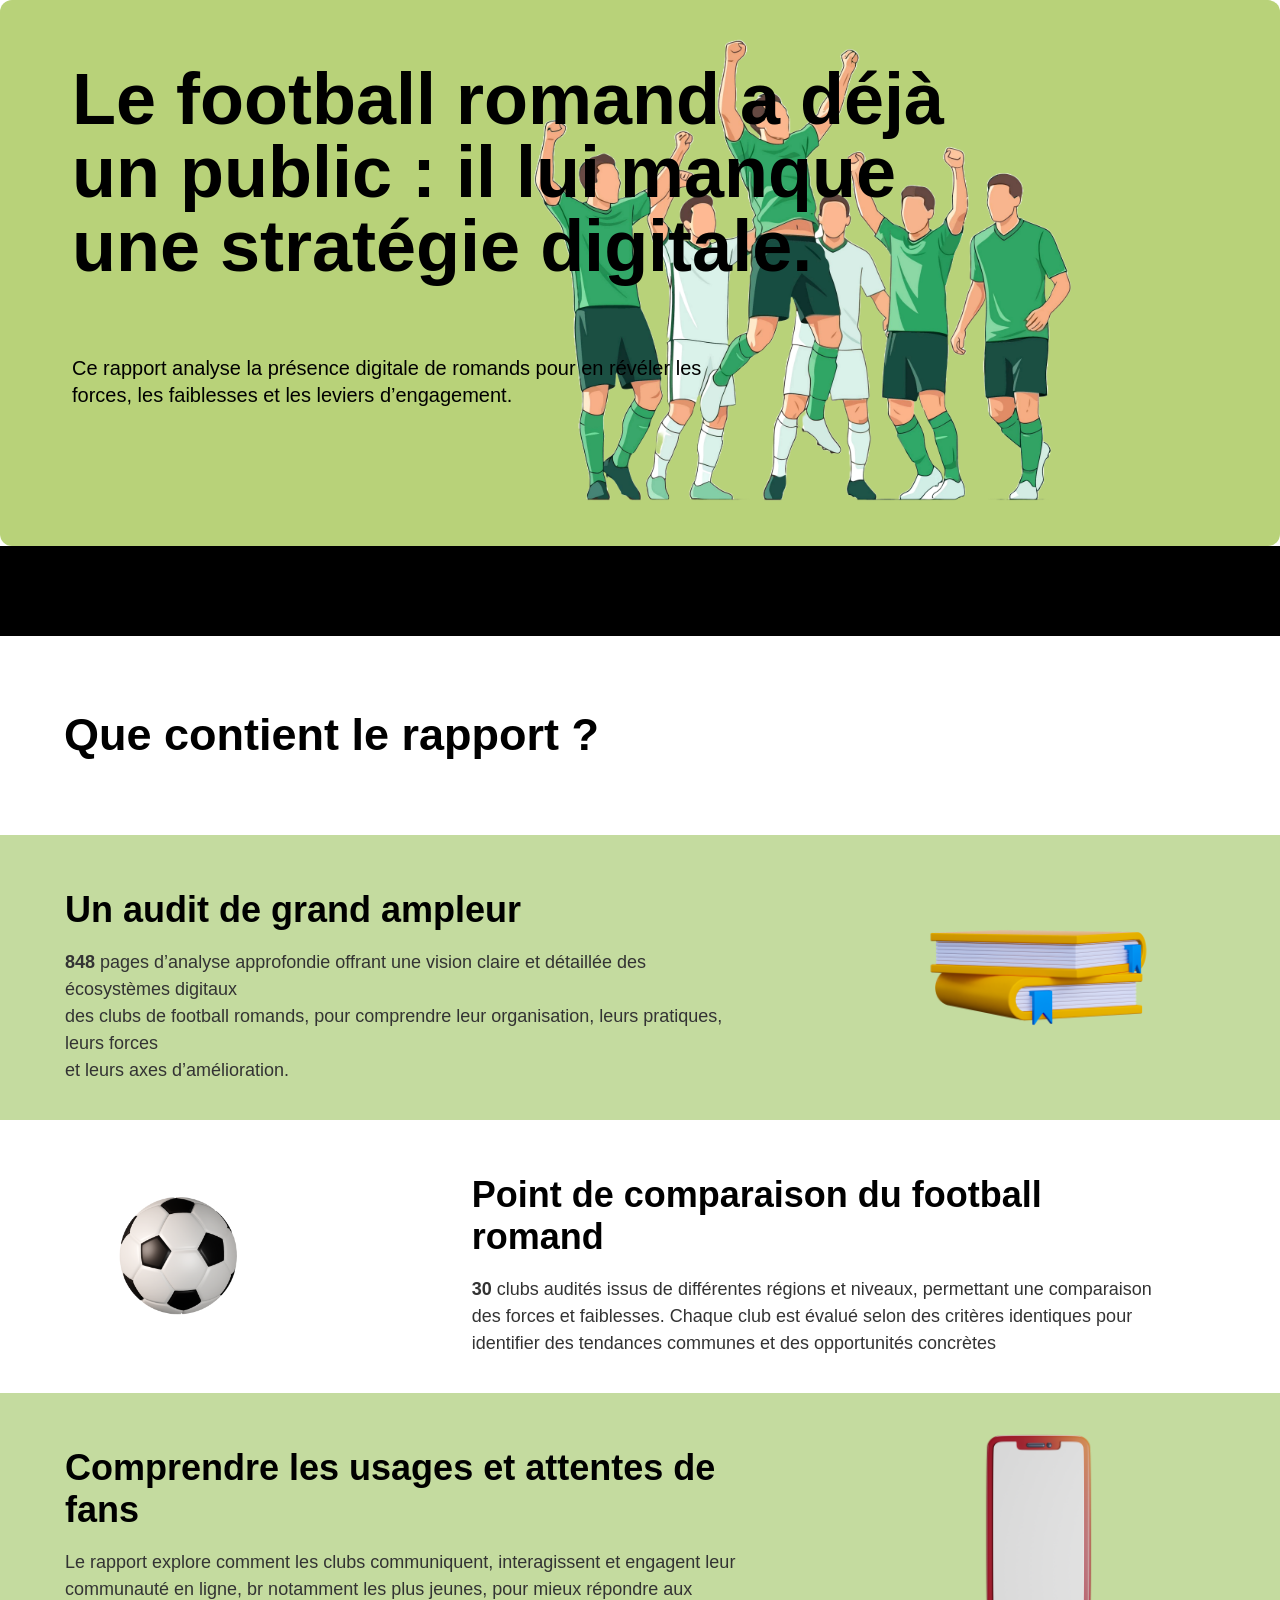
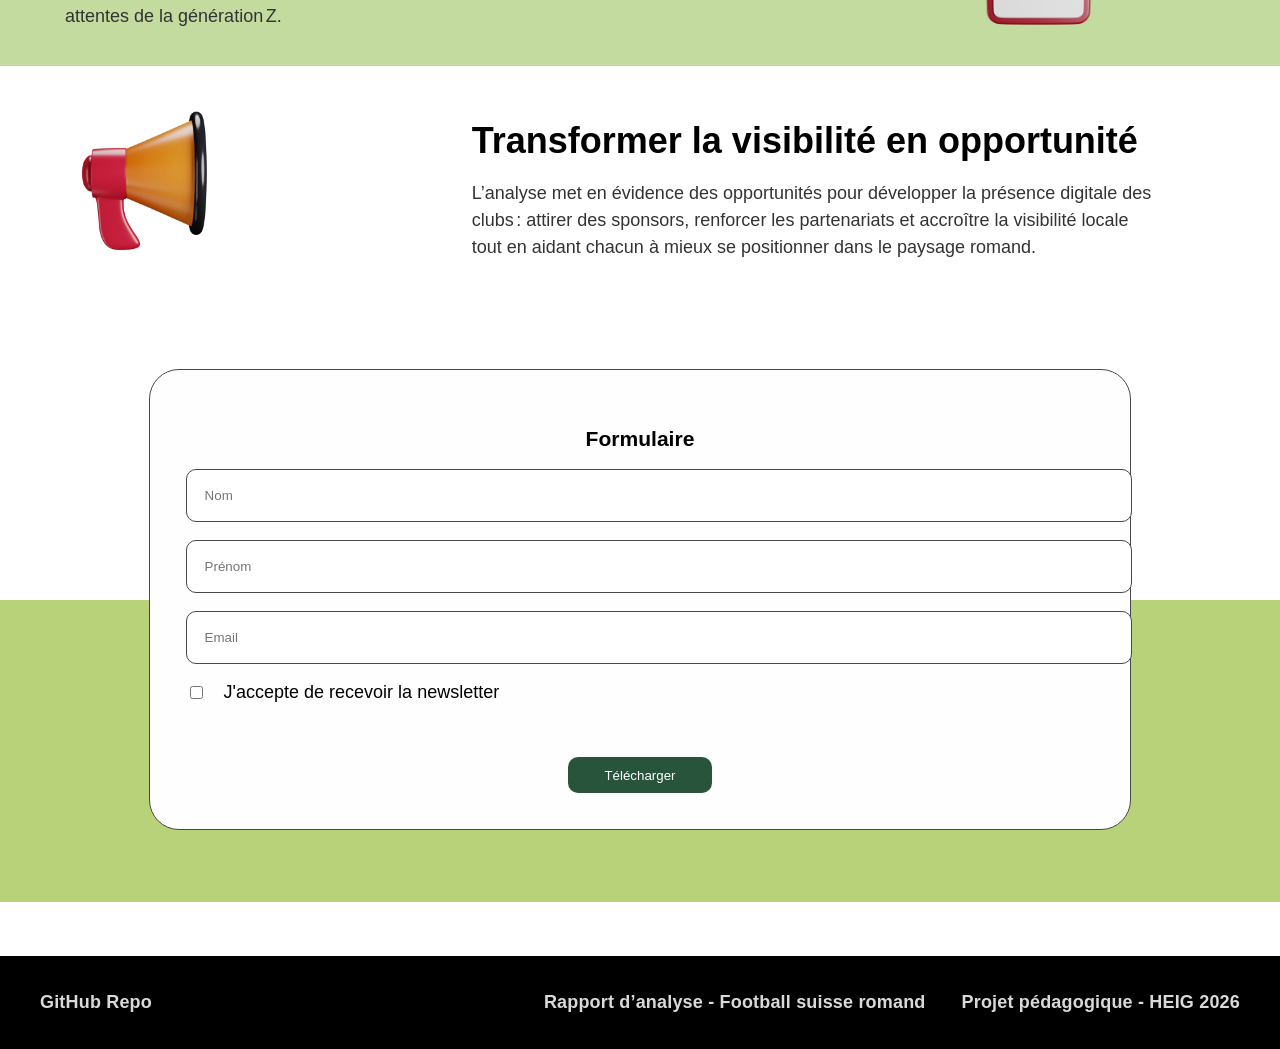
==== index.html @ 0771682a "final desktop version" ====
<!DOCTYPE html>
<html lang="en">

<head>
    <meta charset="UTF-8" />
    <meta name="viewport" content="width=device-width, initial-scale=1.0" />
    <title>SportSystem</title>
    <link rel="stylesheet" href="css/style.css" />
    <link rel="stylesheet" href="css/style.css" />
    <link rel="stylesheet" href="amit.css" />
    <link rel="stylesheet" href="marie.css" />
    <link rel="stylesheet" href="amel.css" />
    <script src="src/main.js" type="module" defer></script>
</head>

<body>
    <main>
        <!--HERO OF THE PAGE-->
        <section id="home" class="hero">
            <!-- Background/underlay image -->
            <div class="hero__art" aria-hidden="true">
                <img src="images/hero.png" alt="" />
            </div>

            <!-- Text content (on top) -->
            <div class="hero__content">
                <h1>
                    Le football romand a déjà un public : il lui manque une stratégie digitale.
                </h1>
                <p>Ce rapport analyse la présence digitale de <span data-bind-global="count"></span>
                    romands pour en révéler les forces, les faiblesses et les leviers d’engagement.</p>
            </div>
        </section>


        <!--Club grid photo-->
        <section id="club">
            <section id="teamList"></section>
        </section>

        <!--Stats-->
       <!--Stats-->
      <section id="stats">
        <h2>Que contient le rapport ?</h2>
 
        <div class="text_image">
          <div class="section_left">
            <h3>Un audit de grand ampleur</h3>
            <p> <strong> 848</strong> pages d’analyse approfondie offrant une vision claire et détaillée des écosystèmes digitaux <br> des clubs de football romands, pour comprendre leur organisation, leurs pratiques, leurs forces <br>et leurs axes d’amélioration.</p>
          </div>
 
          <div class="section_right">
            <img class="image_stats" src="./images/book3.png" alt="image of stats" />
          </div>
        </div>
        <div class="text_image">
          <div class="section_left">
            <h3>Point de comparaison du football romand</h3>
            <p><strong>30</strong> clubs audités issus de différentes régions et niveaux, permettant une comparaison des forces et faiblesses. Chaque club est évalué selon des critères identiques pour identifier des tendances communes et des opportunités concrètes</p>
          </div>
 
          <div class="section_right">
            <img class="image_stats" src="./images/Football.png" alt="image of stats" />
          </div>
        </div>
        <div class="text_image">
          <div class="section_left">
            <h3>Comprendre les usages et attentes de fans</h3>
            <p>Le rapport explore comment les clubs communiquent, interagissent et engagent leur communauté en ligne, br notamment les plus jeunes, pour mieux répondre aux attentes de la génération Z.</p>
          </div>
 
          <div class="section_right">
            <img class="image_stats" src="./images/mobile-front-color.png" alt="image of stats" />
          </div>
        </div>
        <div class="text_image">
          <div class="section_left">
            <h3>Transformer la visibilité en opportunité</h3>
            <p>L’analyse met en évidence des opportunités pour développer la présence digitale des clubs : attirer des sponsors, renforcer les partenariats et accroître la visibilité locale tout en aidant chacun à mieux se positionner dans le paysage romand.</p>
          </div>
 
          <div class="section_right">
            <img class="image_stats" src="./images/megaphone-front-color.png" alt="image of stats" />
          </div>
        </div>

            <section id="form">

                <form id="downloadForm">

                    <h1>Formulaire</h1>

                    <input type="text" name="lastName" placeholder="Nom" required />

                    <input type="text" name="firstName" placeholder="Prénom" required />

                    <input type="email" name="email" placeholder="Email" required />



                    <div id="checkbox-container">

                        <input type="checkbox" name="newsletterAgreement" id="consent" />

                        <label for="consent">J'accepte de recevoir la newsletter</label>

                    </div>



                    <div id="messageContainer"></div>



                    <button type="submit">Télécharger</button>

                </form>
            </section>

            <!-- data-bind-global="count" : Affiche le nombre total de rapports (métadonnées globales) -->
            <!-- id="teamList" : Conteneur où seront ajoutés dynamiquement les éléments de l'équipe. Le nom de cet ID ne doit pas être modifié.-->

            <!-- id="messageContainer" : Conteneur pour afficher les messages de succès ou d'erreur. Le nom de cet ID ne doit pas être modifié.-->

            <!-- id="downloadForm" : Formulaire pour télécharger le PDF. Le nom de cet ID ne doit pas être modifié.-->
        </section>
    </main>
    <footer class="site-footer">
        <div class="footer-topbar"></div>
        <div class="footer-inner">
            <a class="footer-link" href="#" target="_blank" rel="noopener">GitHub Repo</a>
            <nav class="footer-nav" aria-label="Footer links">
                <a class="footer-link" href="#">Rapport d’analyse - Football suisse romand</a>
                <a class="footer-link" href="#">Projet pédagogique - HEIG 2026</a>
            </nav>
        </div>
    </footer>


</body>

</html>
---- css/style.css ----
@import "reset.css";

:root {
    --background-color: white;
    --font-text: black;
}
img {
    width: 30px;
}
html {
    font-size: 18px;
}
body {
    font-family: Helvetica;
    background-color: var(--background-color);
    color: var(--font-text);
    margin: 0 auto;
    width: 100%;
}
---- css/style.css ----
@import "reset.css";

:root {
    --background-color: white;
    --font-text: black;
}
img {
    width: 30px;
}
html {
    font-size: 18px;
}
body {
    font-family: Helvetica;
    background-color: var(--background-color);
    color: var(--font-text);
    margin: 0 auto;
    width: 100%;
}
---- amit.css ----
/* HERO */
#home.hero {
   background : #B8D279;
    border-radius: 12px;
    overflow: hidden;

    padding: 3.5rem 4rem;
    position: relative;
    /* IMPORTANT: anchors absolute children */
    min-height: 420px;
    /* gives space for the illustration */
}

/* text layer */
#home .hero__content {
    position: relative;
    z-index: 2;
    /* above the image */
    max-width: 900px;
}

/* title */
#home .hero__content h1 {
    font-family: Helvetica, Arial, sans-serif;
    font-weight: 900;
    line-height: 1.02;
    color: #000;

    font-size: 4rem;
    margin: 0 0 4rem 0;
}

/* paragraph */
#home .hero__content p {
    font-size: 20px;
    line-height: 1.35;
    color: black;

    margin: 0;
    max-width: 60ch;
}

/* image under the text */
#home .hero__art {
    position: absolute;
    inset: 0;
    /* top/right/bottom/left: 0 */
    z-index: 1;
    /* behind text */
    pointer-events: none;
}

#home .hero__art img {
    position: absolute;
    right: -1rem;
    /* anchor to right edge */
    bottom: 0;
    /* touch bottom */
    height: 100%;
    /* scale by height so it fits nicely */
    width: auto;
    /* keep aspect ratio */
    display: block;
}

/* responsive */
@media (max-width: 820px) {
    #home.hero {
        display: flex;
        flex-direction: column;
    }

    /* Force order: content first, image second */
    #home .hero__content {
        order: 1;
    }

    #home .hero__art {
        order: 2;
    }

    /* stop absolute overlay */
    #home .hero__art {
        position: static;
        inset: auto;
    }

    #home .hero__content p {
        margin: 0 0 2rem 0;
    }

    #home .hero__art img {
        position: static;
        width: auto;
        height: 25rem;
        display: block;
    }
}

/* CLUB SECTION */
#club {
    background: black;
    padding: 2rem;

    /* make it a fixed-height panel that scrolls inside */
    max-height: 45vh;
    overflow-y: auto;
    overflow-x: hidden;
    scroll-behavior: smooth;
    scrollbar-gutter: stable;

}

/* GRID CONTAINER */
#teamList {
    display: grid;

    /* responsive columns: as many as fit, minimum cell width */
    grid-template-columns: repeat(auto-fit, minmax(120px, 1fr));

    /* smaller gaps so it fits better on smaller screens */
    gap: 2rem;

    /* always fit inside the container */
    width: 100%;
    max-width: 1200px;
    margin: 0 auto;
    padding: 0.5rem 0;

    box-sizing: border-box;
      /* makes the image slightly transparent */
}

/* each item cell */
#teamList>* {
    display: grid;
    place-items: center;

    /* remove forced square boxes (this can create too much height) */
    aspect-ratio: auto;
}

/* LOGO IMAGE sizing */
#teamList img {
    /* stop the global img width rule and keep logos contained */
    width: 100%;
    max-width: 90px;
    /* tweak: 80–120 */
    height: auto;
    object-fit: contain;
    display: block;
}.site-footer{
  background: #0b0b0b;
  color: #fff;
  margin-top: 3rem;
}
.site-footer{
  background: #000;     /* only black */
  color: #fff;
  margin-top: 3rem;
}

.footer-inner{
  max-width: 1200px;
  margin: 0 auto;
  padding: 2rem;

  display: flex;
  justify-content: space-between;
  align-items: center;
  gap: 2rem;
}

/* right side links */
.footer-nav{
  display: flex;
  gap: 2rem;
  flex-wrap: wrap;
  justify-content: flex-end;
}

/* links */
.footer-link{
  color: rgba(255,255,255,0.85);
  text-decoration: none;
  font-family: Helvetica, Arial, sans-serif;
  font-weight: 600;
  letter-spacing: 0.01em;
  transition: color 150ms ease;
}

.footer-link:hover{
  color: #ffffff;  /* clean hover */
}
---- marie.css ----
@import url("css/reset.css");
/*A MODIFIER SELON L'EMPLACEMENT*/

@import url("css/style.css");

section#form {

    background: linear-gradient(to top, #B8D279 0%, #B8D279 50%, transparent 50%, transparent 100%);

    padding: 4rem;

    padding: 4rem;

}
form {

    border: 1px solid #484848;

    border-radius: 30px;
    background-color: rgb(255, 254, 254);
    width: 80%;
    margin: 0 auto;
    padding: 2rem;

}
#downloadForm h1 {

    text-align: center;

    margin-bottom: 1rem;

}
#downloadForm input[type="text"],

#downloadForm input[type="email"] {

    border: 1px solid #484848;

    border-radius: 10px;



    display: block;

    width: 100%;



    padding: 1rem;

    margin-bottom: 1rem;

}
#downloadForm button {

    border: 0;

    padding: 0.6rem 2rem;

    background-color: #27543A;

    color: white;

    border-radius: 10px;



    display: block;

    margin: 0 auto;

}
#downloadForm #messageContainer {

    margin: 0 auto;

    padding: 1rem;

    text-align: center;

}
#checkbox-container {

    display: flex;

    justify-content: flex-start;

    align-items: center;

    margin-bottom: 1rem;

    gap: 1rem;
}
---- amel.css ----
#stats h2 {
  text-align: left;
  font-size: 2.5rem;
  padding: 2rem 0;
  margin-left: 5%;
  background-color: #fff;
  color: #000;
}
 
.text_image {
  display: flex;
  align-items: center;
  justify-content: space-between;
  padding: 4rem;
  gap: 10rem;
  margin-left: -3.5rem;
}
 
/* Gestion de la largeur des colonnes */
.section_left {
  flex: 3;
}
 
.section_right {
  flex: 1; /* Chacun prend 50% de l'espace disponible */
}
 
.image_stats {
  width: 100%;
  height: auto;
  display: block;
  aspect-ratio: 3/3;
  object-fit: cover;
}
 
.text_image:last-of-type .image_stats {
  width: 70%;
  display: block;
  margin-right: auto;
}
 
.text_image:nth-of-type(odd) {
  background-color: #c4db9f;
  padding: 1rem 10%;
}
 
.text_image:nth-of-type(even) {
  background-color: #ffffff;
  padding: 1rem 10%;
}
 
.text_image:nth-of-type(even) {
  flex-direction: row-reverse;
}
 
.section_left h3 {
  font-size: 2rem;
  margin-bottom: 1rem;
  font-weight: bold;
}
 
.section_left p {
  font-size: 1rem;
  line-height: 1.5;
  color: #333;
}
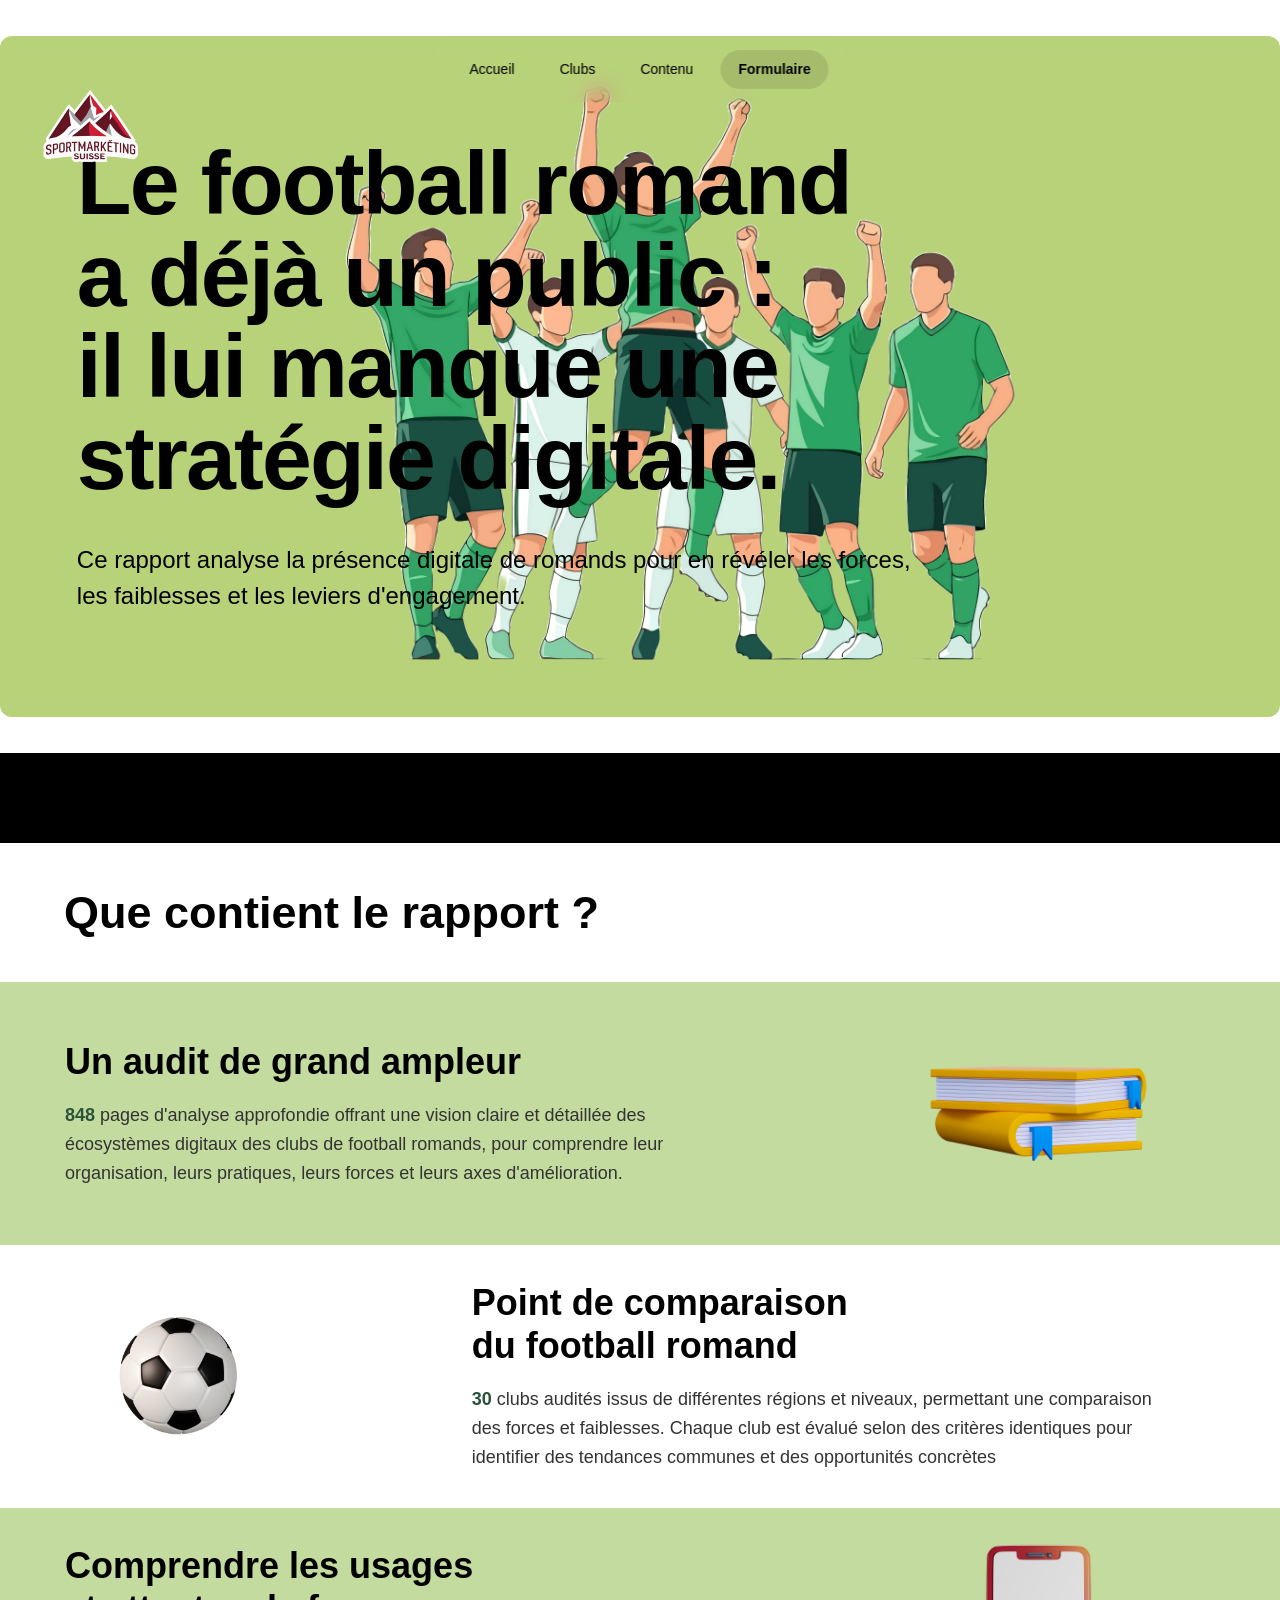
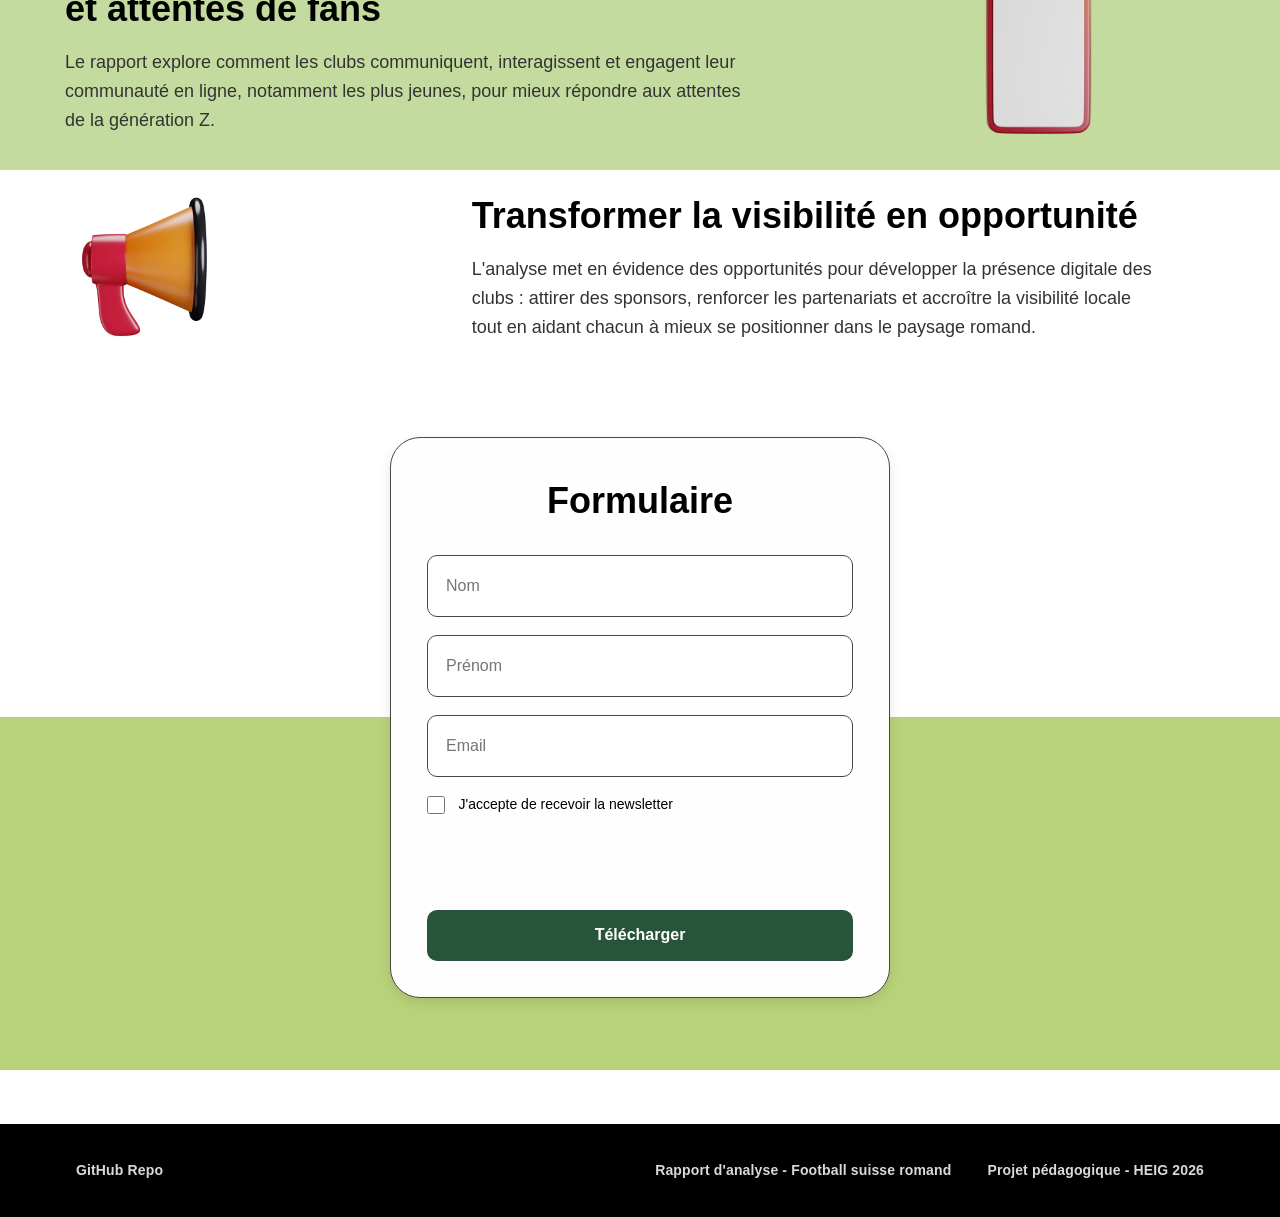
==== commit b524c006: "Ajout de commentaires explicatifs en français pour toutes les décisions de design cruciales" ====
--- a/index.html
+++ b/index.html
@@ -2,135 +2,156 @@
 <html lang="en">
 
 <head>
+    <!-- Encodage des caractères : UTF-8 assure l'affichage correct des caractères français (é, è, à, etc.) -->
     <meta charset="UTF-8" />
+    <!-- Balise meta viewport : Essentielle pour le design responsive, empêche les navigateurs mobiles de zoomer -->
     <meta name="viewport" content="width=device-width, initial-scale=1.0" />
     <title>SportSystem</title>
-    <link rel="stylesheet" href="css/style.css" />
+    <!-- Ordre de chargement CSS : Styles de base d'abord (style.css), puis styles spécifiques aux composants
+         Cela permet aux styles des composants de surcharger les styles de base si nécessaire -->
     <link rel="stylesheet" href="css/style.css" />
     <link rel="stylesheet" href="amit.css" />
     <link rel="stylesheet" href="marie.css" />
     <link rel="stylesheet" href="amel.css" />
+    <!-- Chargement du script : type="module" active les imports ES6, defer assure que le DOM est prêt avant l'exécution -->
     <script src="src/main.js" type="module" defer></script>
+    
 </head>
 
 <body>
+    <!-- Navigation : Position fixe permet de rester visible lors du défilement
+         aria-label et aria-expanded améliorent l'accessibilité pour les lecteurs d'écran -->
+    <nav class="main-nav" aria-label="Main navigation">
+        <div class="nav-links">
+            <!-- Utilisation de liens d'ancrage (#home, #club) pour une navigation avec défilement fluide -->
+            <a href="#home" class="nav-link">Accueil</a>
+            <a href="#club" class="nav-link">Clubs</a>
+            <a href="#stats" class="nav-link">Contenu</a>
+            <!-- Classe modificateur nav-link--primary : Méthodologie BEM pour les variations de style -->
+            <a href="#form" class="nav-link nav-link--primary">Formulaire</a>
+        </div>
+        <!-- Bouton menu hamburger : Caché par défaut, affiché sur mobile via les media queries CSS -->
+        <button class="nav-toggle" aria-label="Toggle menu" aria-expanded="false">
+            <span></span>
+            <span></span>
+            <span></span>
+        </button>
+    </nav>
     <main>
-        <!--HERO OF THE PAGE-->
+        <!-- SECTION HERO : Première impression visuelle de la page
+            Utilisation de la balise sémantique HTML5 <section> avec id pour la navigation par ancrage -->
         <section id="home" class="hero">
-            <!-- Background/underlay image -->
+            <!-- Logo positionné en absolu : Permet un placement précis sans affecter le flux de mise en page -->
+            <div class="hero__logo">
+                <img src="images/Sport Marketing Suisse Logo Design.png" alt="Sport Marketing Suisse" />
+            </div>
+
+            <!-- Image de fond décorative : aria-hidden="true" cache aux lecteurs d'écran car purement visuelle
+                 alt="" vide empêche le lecteur d'écran d'annoncer l'image -->
             <div class="hero__art" aria-hidden="true">
                 <img src="images/hero.png" alt="" />
             </div>
 
-            <!-- Text content (on top) -->
+            <!-- Contenu texte : Positionné avec z-index pour apparaître au-dessus de l'image de fond
+                 Utilisation de h1 sémantique pour le titre principal (un seul par page pour le SEO) -->
             <div class="hero__content">
                 <h1>
                     Le football romand a déjà un public : il lui manque une stratégie digitale.
                 </h1>
+                <!-- Attribut data-bind-global : Attribut de données personnalisé pour JavaScript afin d'insérer dynamiquement le compte
+                     Cela sépare le contenu de la logique, facilitant les mises à jour -->
                 <p>Ce rapport analyse la présence digitale de <span data-bind-global="count"></span>
-                    romands pour en révéler les forces, les faiblesses et les leviers d’engagement.</p>
+                    romands pour en révéler les forces, les faiblesses et les leviers d'engagement.</p>
             </div>
         </section>
 
 
-        <!--Club grid photo-->
+        <!-- SECTION CLUBS : Conteneur pour les logos d'équipes générés dynamiquement
+            La section teamList vide sera remplie par JavaScript en utilisant des templates -->
         <section id="club">
             <section id="teamList"></section>
         </section>
 
-        <!--Stats-->
-       <!--Stats-->
-      <section id="stats">
-        <h2>Que contient le rapport ?</h2>
+        <!-- SECTION STATS/CONTENU : Motif de mise en page alterné pour l'intérêt visuel
+            Chaque div text_image alterne les couleurs de fond et les positions d'image -->
+        <section id="stats">
+            <h2>Que contient le rapport ?</h2>
  
-        <div class="text_image">
-          <div class="section_left">
-            <h3>Un audit de grand ampleur</h3>
-            <p> <strong> 848</strong> pages d’analyse approfondie offrant une vision claire et détaillée des écosystèmes digitaux <br> des clubs de football romands, pour comprendre leur organisation, leurs pratiques, leurs forces <br>et leurs axes d’amélioration.</p>
-          </div>
+            <!-- Mise en page Flexbox : section_left (texte) et section_right (image) côte à côte
+                 Les arrière-plans alternés créent un rythme visuel et améliorent la lisibilité -->
+            <div class="text_image">
+                <div class="section_left">
+                    <!-- Utilisation de <strong> pour l'emphase : HTML sémantique pour les nombres importants -->
+                    <h3>Un audit de grand ampleur</h3>
+                    <p><strong>848</strong> pages d'analyse approfondie offrant une vision claire et détaillée des écosystèmes digitaux des clubs de football romands, pour comprendre leur organisation, leurs pratiques, leurs forces et leurs axes d'amélioration.</p>
+                </div>
  
-          <div class="section_right">
-            <img class="image_stats" src="./images/book3.png" alt="image of stats" />
-          </div>
-        </div>
-        <div class="text_image">
-          <div class="section_left">
-            <h3>Point de comparaison du football romand</h3>
-            <p><strong>30</strong> clubs audités issus de différentes régions et niveaux, permettant une comparaison des forces et faiblesses. Chaque club est évalué selon des critères identiques pour identifier des tendances communes et des opportunités concrètes</p>
-          </div>
+                <div class="section_right">
+                    <img class="image_stats" src="./images/book3.png" alt="image of stats" />
+                </div>
+            </div>
+            <div class="text_image">
+                <div class="section_left">
+                    <h3>Point de comparaison du football romand</h3>
+                    <p><strong>30</strong> clubs audités issus de différentes régions et niveaux, permettant une comparaison des forces et faiblesses. Chaque club est évalué selon des critères identiques pour identifier des tendances communes et des opportunités concrètes</p>
+                </div>
  
-          <div class="section_right">
-            <img class="image_stats" src="./images/Football.png" alt="image of stats" />
-          </div>
-        </div>
-        <div class="text_image">
-          <div class="section_left">
-            <h3>Comprendre les usages et attentes de fans</h3>
-            <p>Le rapport explore comment les clubs communiquent, interagissent et engagent leur communauté en ligne, br notamment les plus jeunes, pour mieux répondre aux attentes de la génération Z.</p>
-          </div>
+                <div class="section_right">
+                    <img class="image_stats" src="./images/Football.png" alt="image of stats" />
+                </div>
+            </div>
+            <div class="text_image">
+                <div class="section_left">
+                    <h3>Comprendre les usages et attentes de fans</h3>
+                    <p>Le rapport explore comment les clubs communiquent, interagissent et engagent leur communauté en ligne, notamment les plus jeunes, pour mieux répondre aux attentes de la génération Z.</p>
+                </div>
  
-          <div class="section_right">
-            <img class="image_stats" src="./images/mobile-front-color.png" alt="image of stats" />
-          </div>
-        </div>
-        <div class="text_image">
-          <div class="section_left">
-            <h3>Transformer la visibilité en opportunité</h3>
-            <p>L’analyse met en évidence des opportunités pour développer la présence digitale des clubs : attirer des sponsors, renforcer les partenariats et accroître la visibilité locale tout en aidant chacun à mieux se positionner dans le paysage romand.</p>
-          </div>
+                <div class="section_right">
+                    <img class="image_stats" src="./images/mobile-front-color.png" alt="image of stats" />
+                </div>
+            </div>
+            <div class="text_image">
+                <div class="section_left">
+                    <h3>Transformer la visibilité en opportunité</h3>
+                    <p>L'analyse met en évidence des opportunités pour développer la présence digitale des clubs : attirer des sponsors, renforcer les partenariats et accroître la visibilité locale tout en aidant chacun à mieux se positionner dans le paysage romand.</p>
+                </div>
  
-          <div class="section_right">
-            <img class="image_stats" src="./images/megaphone-front-color.png" alt="image of stats" />
-          </div>
-        </div>
+                <div class="section_right">
+                    <img class="image_stats" src="./images/megaphone-front-color.png" alt="image of stats" />
+                </div>
+            </div>
 
+            <!-- SECTION FORMULAIRE : Imbriquée dans la section stats pour l'intégration visuelle
+                Le formulaire utilise les types d'input appropriés (email) pour l'optimisation du clavier mobile -->
             <section id="form">
-
                 <form id="downloadForm">
-
                     <h1>Formulaire</h1>
-
+                    <!-- Attributs des inputs : name pour la soumission du formulaire, placeholder pour l'UX, required pour la validation
+                         L'utilisation de types d'input sémantiques (email) déclenche l'optimisation du clavier mobile -->
                     <input type="text" name="lastName" placeholder="Nom" required />
-
                     <input type="text" name="firstName" placeholder="Prénom" required />
-
                     <input type="email" name="email" placeholder="Email" required />
-
-
-
+                    <!-- Case à cocher avec label : L'association correcte du label (for/id) améliore l'accessibilité
+                         Les utilisateurs peuvent cliquer sur le label pour activer/désactiver la case -->
                     <div id="checkbox-container">
-
                         <input type="checkbox" name="newsletterAgreement" id="consent" />
-
                         <label for="consent">J'accepte de recevoir la newsletter</label>
-
                     </div>
-
-
-
+                    <!-- Conteneur de messages dynamiques : JavaScript injectera les messages de succès/erreur ici -->
                     <div id="messageContainer"></div>
-
-
-
                     <button type="submit">Télécharger</button>
-
                 </form>
             </section>
-
-            <!-- data-bind-global="count" : Affiche le nombre total de rapports (métadonnées globales) -->
-            <!-- id="teamList" : Conteneur où seront ajoutés dynamiquement les éléments de l'équipe. Le nom de cet ID ne doit pas être modifié.-->
-
-            <!-- id="messageContainer" : Conteneur pour afficher les messages de succès ou d'erreur. Le nom de cet ID ne doit pas être modifié.-->
-
-            <!-- id="downloadForm" : Formulaire pour télécharger le PDF. Le nom de cet ID ne doit pas être modifié.-->
         </section>
     </main>
+    <!-- PIED DE PAGE : Élément footer sémantique avec navigation
+        rel="noopener" empêche la vulnérabilité de sécurité lors de l'ouverture de liens externes -->
     <footer class="site-footer">
-        <div class="footer-topbar"></div>
         <div class="footer-inner">
             <a class="footer-link" href="#" target="_blank" rel="noopener">GitHub Repo</a>
+            <!-- Élément nav imbriqué : Structure sémantique appropriée pour la navigation du footer -->
             <nav class="footer-nav" aria-label="Footer links">
-                <a class="footer-link" href="#">Rapport d’analyse - Football suisse romand</a>
+                <a class="footer-link" href="#">Rapport d'analyse - Football suisse romand</a>
                 <a class="footer-link" href="#">Projet pédagogique - HEIG 2026</a>
             </nav>
         </div>
@@ -139,4 +160,4 @@
 
 </body>
 
-</html>+</html>
--- a/css/style.css
+++ b/css/style.css
@@ -1,21 +1,204 @@
+/* CSS Reset : Normalise les styles par défaut du navigateur pour un rendu cohérent entre navigateurs */
 @import "reset.css";
 
+/* PROPRIÉTÉS CSS PERSONNALISÉES (Variables) : Système de design centralisé
+   Avantages : Changements de thème faciles, valeurs cohérentes, maintenabilité
+   Toutes les couleurs, typographie, espacements définis ici pour réutilisation dans les feuilles de style */
 :root {
-    --background-color: white;
-    --font-text: black;
-}
+    /* Palette de couleurs : Couleurs de marque définies pour la cohérence
+       Vert primaire (#B8D279) utilisé dans tout le site pour l'identité de marque
+       Vert foncé (#27543A) pour les boutons et l'emphase
+       Vert clair (#c4db9f) pour les arrière-plans alternés */
+    --color-primary: #B8D279;
+    --color-primary-dark: #27543A;
+    --color-primary-light: #c4db9f;
+    --color-bg-white: #ffffff;
+    --color-bg-black: #000000;
+    --color-text: #000000;
+    --color-text-light: #333333;
+    --color-border: #484848;
+    
+    /* Échelle de typographie : Tailles de police responsive utilisant clamp()
+       clamp(min, préféré, max) crée une typographie fluide qui s'adapte en douceur
+       Les unités basées sur le viewport (vw) rendent le texte responsive à la taille d'écran
+       Pile de polices : Helvetica (primaire), Arial (fallback), sans-serif (générique) */
+    --font-family: Helvetica, Arial, sans-serif;
+    --font-size-base: clamp(16px, 1.8vw, 18px);
+    --font-size-xs: clamp(12px, 1.2vw, 14px);
+    --font-size-sm: clamp(14px, 1.5vw, 16px);
+    --font-size-lg: clamp(18px, 2vw, 20px);
+    --font-size-xl: clamp(24px, 3vw, 28px);
+    --font-size-2xl: clamp(32px, 4vw, 40px);
+    --font-size-3xl: clamp(40px, 5vw, 64px);
+    --font-weight-normal: 400;
+    --font-weight-medium: 600;
+    --font-weight-bold: 900;
+    /* Hauteurs de ligne : Serré pour les titres, normal pour le corps, détendu pour la lisibilité */
+    --line-height-tight: 1.1;
+    --line-height-normal: 1.5;
+    --line-height-relaxed: 1.75;
+    
+    /* Système d'espacement : Échelle d'espacement cohérente utilisant clamp()
+       L'espacement responsive s'adapte à la taille du viewport
+       Convention de nommage (xs, sm, md, lg, xl, 2xl) suit les standards des systèmes de design */
+    --spacing-xs: clamp(0.5rem, 1vw, 0.75rem);
+    --spacing-sm: clamp(1rem, 2vw, 1.5rem);
+    --spacing-md: clamp(1.5rem, 3vw, 2rem);
+    --spacing-lg: clamp(2rem, 4vw, 3rem);
+    --spacing-xl: clamp(3rem, 6vw, 4rem);
+    --spacing-2xl: clamp(4rem, 8vw, 6rem);
+    
+    /* Constantes de mise en page : Les largeurs max empêchent le contenu d'être trop large
+       Le padding responsive s'adapte au viewport
+       Valeurs de border-radius pour des coins arrondis cohérents */
+    --container-max-width: 1200px;
+    --container-padding: clamp(1rem, 4vw, 2rem);
+    --border-radius: 12px;
+    --border-radius-lg: 30px;
+    
+    /* Effets visuels : Présélections d'ombres et de transitions
+       Les ombres créent une hiérarchie de profondeur (sm < md < lg)
+       Durées de transition pour un timing d'animation cohérent */
+    --shadow-sm: 0 2px 4px rgba(0, 0, 0, 0.05);
+    --shadow-md: 0 4px 12px rgba(0, 0, 0, 0.1);
+    --shadow-lg: 0 8px 24px rgba(0, 0, 0, 0.15);
+    --transition-fast: 150ms ease;
+    --transition-normal: 300ms ease;
+    --transition-slow: 500ms ease;
+}
+
+/* Styles de base : Styles de fondation appliqués à HTML et body
+   L'utilisation de variables CSS assure la cohérence et facilite les changements de thème */
+html {
+    font-size: var(--font-size-base);
+    /* Défilement fluide : Améliore l'UX lors du clic sur les liens d'ancrage */
+    scroll-behavior: smooth;
+}
+
+body {
+    font-family: var(--font-family);
+    background-color: var(--color-bg-white);
+    color: var(--color-text);
+    line-height: var(--line-height-normal);
+    /* Lissage des polices : Améliore le rendu du texte sur macOS/iOS
+       Rend les polices plus nettes et plus lisibles */
+    -webkit-font-smoothing: antialiased;
+    -moz-osx-font-smoothing: grayscale;
+}
+
+/* Classe utilitaire Container : Conteneur centré réutilisable
+   max-width empêche le contenu d'être trop large sur les grands écrans
+   margin: 0 auto centre le conteneur horizontalement
+   Le padding responsive s'adapte à la taille du viewport */
+.container {
+    width: 100%;
+    max-width: var(--container-max-width);
+    margin: 0 auto;
+    padding: 0 var(--container-padding);
+}
+
+/* Styles de base des boutons : Composant bouton réutilisable
+   inline-flex : Permet l'alignement flexbox tout en maintenant le comportement inline
+   Le padding responsive s'adapte au viewport
+   white-space: nowrap empêche le texte du bouton de se retourner à la ligne
+   Transition fournit des changements d'état hover/active fluides */
+.btn {
+    display: inline-flex;
+    align-items: center;
+    justify-content: center;
+    padding: clamp(0.75rem, 1.5vw, 1rem) clamp(1.5rem, 3vw, 2rem);
+    font-family: var(--font-family);
+    font-size: var(--font-size-sm);
+    font-weight: var(--font-weight-medium);
+    text-decoration: none;
+    border: none;
+    border-radius: var(--border-radius);
+    cursor: pointer;
+    transition: all var(--transition-normal);
+    white-space: nowrap;
+}
+
+.btn--primary {
+    background-color: var(--color-primary-dark);
+    color: var(--color-bg-white);
+    box-shadow: var(--shadow-md);
+}
+
+.btn--primary:hover {
+    background-color: #1e3d2a;
+    transform: translateY(-2px);
+    box-shadow: var(--shadow-lg);
+}
+
+.btn--primary:active {
+    transform: translateY(0);
+}
+
+.btn--secondary {
+    background-color: transparent;
+    color: var(--color-text);
+    border: 2px solid var(--color-text);
+}
+
+.btn--secondary:hover {
+    background-color: var(--color-text);
+    color: var(--color-bg-white);
+}
+
+.btn--submit {
+    width: 100%;
+    padding: clamp(1rem, 2vw, 1.25rem);
+    font-size: var(--font-size-lg);
+    font-weight: var(--font-weight-bold);
+    background: linear-gradient(135deg, var(--color-primary-dark) 0%, #1e3d2a 100%);
+    color: var(--color-bg-white);
+    box-shadow: var(--shadow-lg);
+}
+
+.btn--submit:hover {
+    transform: translateY(-2px);
+    box-shadow: 0 12px 32px rgba(39, 84, 58, 0.3);
+}
+
+.btn--submit:active {
+    transform: translateY(0);
+}
+
+/* Reset des images : Empêche les images de déborder des conteneurs
+   max-width: 100% rend les images responsive (réduit, jamais agrandit)
+   height: auto maintient le ratio d'aspect
+   display: block supprime les problèmes d'espacement inline */
 img {
-    width: 30px;
-}
-html {
-    font-size: 18px;
-}
-body {
-    font-family: Helvetica;
-    background-color: var(--background-color);
-    color: var(--font-text);
-    margin: 0 auto;
-    width: 100%;
-}
-
-
+    max-width: 100%;
+    height: auto;
+    display: block;
+}
+
+/* Accessibilité : Respecte les préférences de mouvement de l'utilisateur
+   prefers-reduced-motion: no-preference signifie que l'utilisateur n'a pas désactivé les animations
+   Applique le défilement fluide uniquement si l'utilisateur est à l'aise avec le mouvement
+   Cela améliore l'accessibilité pour les utilisateurs avec des troubles vestibulaires */
+@media (prefers-reduced-motion: no-preference) {
+    html {
+        scroll-behavior: smooth;
+    }
+}
+
+/* Styles de focus pour l'accessibilité : Conformité WCAG 2.1
+   :focus-visible n'affiche le contour que lors de la navigation au clavier (pas les clics de souris)
+   outline-offset crée un espace entre l'élément et l'anneau de focus (meilleure visibilité)
+   L'utilisation de la couleur de marque assure que les indicateurs de focus correspondent au système de design
+   Critique pour les utilisateurs de clavier et les utilisateurs de lecteurs d'écran */
+*:focus-visible {
+    outline: 2px solid var(--color-primary-dark);
+    outline-offset: 2px;
+}
+
+/* Styles de focus spécifiques pour les éléments interactifs
+   Assure que les boutons, liens et inputs ont des indicateurs de focus clairs */
+button:focus-visible,
+a:focus-visible,
+input:focus-visible {
+    outline: 2px solid var(--color-primary-dark);
+    outline-offset: 2px;
+}
--- a/amit.css
+++ b/amit.css
@@ -1,194 +1,397 @@
-/* HERO */
+/* NAVIGATION */
+/* Position fixe : Garde la navigation visible lors du défilement, améliorant l'UX
+   Technique de centrage : left: 50% + transform: translateX(-50%) centre horizontalement quelle que soit la largeur
+   backdrop-filter : Crée un effet de glassmorphisme moderne (verre dépoli) pour la profondeur visuelle */
+.main-nav {
+    position: fixed;
+    top: 2rem;
+    left: 50%;
+    transform: translateX(-50%);
+    background: transparent;
+    backdrop-filter: blur(10px);
+    border-radius: 50px;
+    padding: 0.75rem 1.5rem;
+    display: flex;
+    align-items: center;
+    gap: 1.5rem;
+    /* z-index élevé assure que la nav reste au-dessus de tout le contenu */
+    z-index: 1000;
+    /* max-width empêche la nav d'être trop large sur les grands écrans
+       width: fit-content fait que la nav n'est large que de son contenu */
+    max-width: 90%;
+    width: fit-content;
+    transition: all 0.3s ease;
+}
+
+
+.nav-links {
+    display: flex;
+    align-items: center;
+    gap: 0.5rem;
+}
+
+.nav-link {
+    padding: 0.5rem 1rem;
+    color: #000;
+    text-decoration: none;
+    font-family: Helvetica, Arial, sans-serif;
+    font-size: 14px;
+    font-weight: 500;
+    border-radius: 20px;
+    transition: all 0.2s ease;
+    /* white-space: nowrap empêche le retour à la ligne du texte, gardant les éléments de nav sur une ligne */
+    white-space: nowrap;
+}
+
+.nav-link:hover {
+    color: #000;
+    background: rgba(0, 0, 0, 0.05);
+}
+
+/* Classe modificateur BEM : --primary crée une hiérarchie visuelle, mettant en évidence le lien du formulaire
+   rgba() avec opacité permet une couleur de fond tout en maintenant la transparence */
+.nav-link--primary {
+    background: rgba(0, 0, 0, 0.1);
+    color: #000;
+    font-weight: 600;
+}
+
+.nav-link--primary:hover {
+    background: rgba(0, 0, 0, 0.15);
+}
+
+/* Mise en évidence du lien de navigation actif */
+.nav-link.active {
+    background: rgba(0, 0, 0, 0.1);
+    color: #000;
+}
+
+.nav-toggle {
+    display: none;
+    flex-direction: column;
+    gap: 4px;
+    background: transparent;
+    border: none;
+    cursor: pointer;
+    padding: 0.5rem;
+    margin-left: 0.5rem;
+}
+
+.nav-toggle span {
+    width: 20px;
+    height: 2px;
+    background: #000;
+    border-radius: 2px;
+    transition: all 0.3s ease;
+}
+
+/* Navigation mobile */
+@media (max-width: 768px) {
+    .main-nav {
+        top: 1rem;
+        padding: 0.5rem 0.75rem;
+        border-radius: 30px;
+        max-width: calc(100% - 2rem);
+        gap: 0.25rem;
+    }
+
+    .nav-logo {
+        width: 28px;
+        height: 28px;
+        font-size: 14px;
+    }
+
+    .nav-links {
+        display: flex;
+        gap: 0.25rem;
+    }
+
+    .nav-link {
+        padding: 0.4rem 0.6rem;
+        font-size: 12px;
+        border-radius: 15px;
+    }
+
+    .nav-toggle {
+        display: none;
+    }
+}
+
+@media (max-width: 480px) {
+    .nav-logo {
+        width: 32px;
+        height: 32px;
+        font-size: 16px;
+    }
+
+    .main-nav {
+        padding: 0.625rem 0.875rem;
+    }
+}
+
+/* SECTION HERO */
+/* Utilisation du sélecteur ID (#home) augmente la spécificité, assurant que les styles surchargent les styles de base
+   Fonction clamp() : Taille responsive - min(4rem), préféré(8vw), max(8rem)
+   Cela crée une typographie fluide qui s'adapte en douceur entre les points de rupture */
 #home.hero {
-   background : #B8D279;
+    background: #B8D279;
     border-radius: 12px;
     overflow: hidden;
-
-    padding: 3.5rem 4rem;
+    /* clamp() pour le padding responsive : s'adapte à la largeur du viewport */
+    padding: clamp(4rem, 8vw, 8rem) clamp(2rem, 6vw, 6rem);
     position: relative;
-    /* IMPORTANT: anchors absolute children */
-    min-height: 420px;
-    /* gives space for the illustration */
-}
-
-/* text layer */
+    /* min-height avec clamp : Assure que le hero a une hauteur minimale sur petits écrans, max sur grands
+       L'utilisation d'unités vh le rend responsive à la hauteur du viewport */
+    min-height: clamp(500px, 70vh, 700px);
+    margin: 2rem auto;
+    max-width: 1400px;
+    display: flex;
+    align-items: center;
+}
+
+/* Positionnement du logo : Le positionnement absolu le retire du flux, permet un placement précis
+   z-index: 3 assure que le logo apparaît au-dessus du fond (z-index: 1) mais en dessous du texte (z-index: 2)
+   clamp() rend le logo responsive : s'adapte entre 120px et 180px selon le viewport */
+#home .hero__logo {
+    position: absolute;
+    top: 0;
+    left: 0;
+    z-index: 3;
+    width: clamp(120px, 15vw, 180px);
+    height: auto;
+    padding: 1rem;
+}
+
+#home .hero__logo img {
+    width: 100%;
+    height: auto;
+    display: block;
+}
+
+/* Couche de contenu texte : Le positionnement relatif crée un contexte d'empilement
+   z-index: 2 assure que le texte apparaît au-dessus de l'image de fond (z-index: 1)
+   max-width: 900px améliore la lisibilité en limitant la longueur des lignes */
 #home .hero__content {
     position: relative;
     z-index: 2;
-    /* above the image */
     max-width: 900px;
 }
 
-/* title */
+/* Titre hero : Typographie très grande et grasse pour l'impact
+   clamp() crée une typographie fluide : s'adapte de 2.5rem à 5.5rem selon le viewport
+   line-height: 1.02 crée un espacement serré pour les grands titres (évite les espaces gênants)
+   Le letter-spacing négatif (-0.02em) resserre l'espacement des caractères pour un look moderne */
 #home .hero__content h1 {
     font-family: Helvetica, Arial, sans-serif;
     font-weight: 900;
     line-height: 1.02;
     color: #000;
-
-    font-size: 4rem;
-    margin: 0 0 4rem 0;
-}
-
-/* paragraph */
+    font-size: clamp(2.5rem, 7vw, 5.5rem);
+    margin: 0 0 clamp(1.5rem, 3vw, 2.5rem) 0;
+    letter-spacing: -0.02em;
+}
+
+/* Paragraphe hero : Taille de police responsive utilisant clamp()
+   max-width: 65ch limite la longueur des lignes à ~65 caractères (largeur de lecture optimale)
+   Unité ch : Basée sur la largeur des caractères, meilleure pour la lisibilité du texte que px/rem */
 #home .hero__content p {
-    font-size: 20px;
-    line-height: 1.35;
+    font-size: clamp(18px, 2.5vw, 24px);
+    line-height: 1.5;
     color: black;
-
     margin: 0;
-    max-width: 60ch;
-}
-
-/* image under the text */
+    max-width: 65ch;
+    font-weight: 400;
+}
+
+/* Image décorative de fond : Le positionnement absolu remplit toute la section hero
+   inset: 0 est un raccourci pour top/right/bottom/left: 0 (remplit le conteneur)
+   pointer-events: none empêche l'image de bloquer les clics/interactions
+   z-index: 1 le place derrière le contenu texte (z-index: 2) */
 #home .hero__art {
     position: absolute;
     inset: 0;
-    /* top/right/bottom/left: 0 */
     z-index: 1;
-    /* behind text */
     pointer-events: none;
 }
 
 #home .hero__art img {
     position: absolute;
     right: -1rem;
-    /* anchor to right edge */
     bottom: 0;
-    /* touch bottom */
     height: 100%;
-    /* scale by height so it fits nicely */
     width: auto;
-    /* keep aspect ratio */
     display: block;
 }
 
-/* responsive */
-@media (max-width: 820px) {
-    #home.hero {
-        display: flex;
-        flex-direction: column;
-    }
-
-    /* Force order: content first, image second */
-    #home .hero__content {
-        order: 1;
-    }
-
-    #home .hero__art {
-        order: 2;
-    }
-
-    /* stop absolute overlay */
-    #home .hero__art {
-        position: static;
-        inset: auto;
-    }
-
-    #home .hero__content p {
-        margin: 0 0 2rem 0;
-    }
-
-    #home .hero__art img {
-        position: static;
-        width: auto;
-        height: 25rem;
-        display: block;
-    }
-}
-
-/* CLUB SECTION */
+/* SECTION CLUBS : Le fond sombre crée un contraste visuel avec les sections claires
+   max-height: 45vh limite la hauteur de la section à 45% du viewport
+   overflow-y: auto crée une zone défilable si le contenu dépasse max-height
+   scroll-behavior: smooth active le défilement fluide lors de la navigation vers cette section
+   scrollbar-gutter: stable réserve l'espace pour la barre de défilement, évitant le décalage de mise en page */
 #club {
     background: black;
     padding: 2rem;
-
-    /* make it a fixed-height panel that scrolls inside */
     max-height: 45vh;
     overflow-y: auto;
     overflow-x: hidden;
     scroll-behavior: smooth;
     scrollbar-gutter: stable;
-
-}
-
-/* GRID CONTAINER */
+}
+
+/* CONTENEUR GRID : CSS Grid pour la mise en page responsive des logos d'équipes
+   repeat(auto-fit, minmax(120px, 1fr)) : Crée automatiquement des colonnes
+   - auto-fit : Crée autant de colonnes que possible dans le conteneur
+   - minmax(120px, 1fr) : Chaque colonne min 120px, max part égale de l'espace
+   Cela crée une grille responsive qui s'adapte à toute taille d'écran sans media queries */
 #teamList {
     display: grid;
-
-    /* responsive columns: as many as fit, minimum cell width */
     grid-template-columns: repeat(auto-fit, minmax(120px, 1fr));
-
-    /* smaller gaps so it fits better on smaller screens */
     gap: 2rem;
-
-    /* always fit inside the container */
     width: 100%;
     max-width: 1200px;
     margin: 0 auto;
     padding: 0.5rem 0;
-
+    /* box-sizing: border-box inclut le padding dans le calcul de la largeur */
     box-sizing: border-box;
-      /* makes the image slightly transparent */
-}
-
-/* each item cell */
-#teamList>* {
+}
+
+
+/* Centrage des éléments de la grille : place-items: center centre le contenu horizontalement et verticalement
+   Utilisation du sélecteur d'enfant direct (> *) s'applique à tous les enfants immédiats
+   aspect-ratio: auto permet les proportions naturelles des images */
+#teamList > * {
     display: grid;
     place-items: center;
-
-    /* remove forced square boxes (this can create too much height) */
     aspect-ratio: auto;
 }
 
-/* LOGO IMAGE sizing */
+/* Images des logos d'équipes : Taille responsive avec contrainte max-width
+   object-fit: contain assure que les images maintiennent leur ratio sans recadrage
+   opacity: 0.85 crée un effet subtil, augmente à 1 au survol pour l'interactivité
+   display: block supprime l'espacement inline par défaut */
 #teamList img {
-    /* stop the global img width rule and keep logos contained */
     width: 100%;
     max-width: 90px;
-    /* tweak: 80–120 */
     height: auto;
     object-fit: contain;
     display: block;
-}.site-footer{
-  background: #0b0b0b;
-  color: #fff;
-  margin-top: 3rem;
-}
-.site-footer{
-  background: #000;     /* only black */
-  color: #fff;
-  margin-top: 3rem;
-}
-
-.footer-inner{
-  max-width: 1200px;
-  margin: 0 auto;
-  padding: 2rem;
-
-  display: flex;
-  justify-content: space-between;
-  align-items: center;
-  gap: 2rem;
-}
-
-/* right side links */
-.footer-nav{
-  display: flex;
-  gap: 2rem;
-  flex-wrap: wrap;
-  justify-content: flex-end;
-}
-
-/* links */
-.footer-link{
-  color: rgba(255,255,255,0.85);
-  text-decoration: none;
-  font-family: Helvetica, Arial, sans-serif;
-  font-weight: 600;
-  letter-spacing: 0.01em;
-  transition: color 150ms ease;
-}
-
-.footer-link:hover{
-  color: #ffffff;  /* clean hover */
-}
+    opacity: 0.85;
+    transition: opacity 0.2s ease;
+}
+
+#teamList img:hover {
+    opacity: 1;
+}
+
+/* PIED DE PAGE */
+.site-footer {
+    background: #000;
+    color: #fff;
+    margin-top: 3rem;
+}
+
+.footer-inner {
+    max-width: 1200px;
+    margin: 0 auto;
+    padding: 2rem;
+    display: flex;
+    justify-content: space-between;
+    align-items: center;
+    gap: 2rem;
+    flex-wrap: wrap;
+}
+
+.footer-nav {
+    display: flex;
+    gap: 2rem;
+    flex-wrap: wrap;
+    justify-content: flex-end;
+}
+
+.footer-link {
+    color: rgba(255, 255, 255, 0.85);
+    text-decoration: none;
+    font-family: Helvetica, Arial, sans-serif;
+    font-weight: 600;
+    letter-spacing: 0.01em;
+    transition: color 150ms ease;
+    font-size: 14px;
+}
+
+.footer-link:hover {
+    color: #ffffff;
+}
+
+/* DESIGN RESPONSIVE : Approche mobile-first avec points de rupture max-width
+   Point de rupture à 820px : Point de transition commun tablette/mobile
+   flex-direction: column empile les éléments hero verticalement sur mobile
+   Propriété order : Contrôle l'ordre visuel (image d'abord, puis texte) sans changer le HTML */
+@media (max-width: 820px) {
+    #home.hero {
+        padding: 2rem 1.5rem;
+        min-height: auto;
+        flex-direction: column;
+    }
+
+    /* Passage du positionnement absolu à statique : Retire l'image de la superposition, la rend partie du flux
+       order: 1 place l'image avant le texte dans la mise en page flex */
+    #home .hero__art {
+        order: 1;
+        position: static;
+        inset: auto;
+        height: 25rem;
+        width: 100%;
+        margin-bottom: 1rem;
+    }
+
+    #home .hero__art img {
+        position: static;
+        width: 100%;
+        height: 100%;
+        object-fit: contain;
+        display: block;
+    }
+
+    /* order: 2 assure que le texte apparaît après l'image sur mobile */
+    #home .hero__content {
+        order: 2;
+    }
+
+    #home .hero__content h1 {
+        font-size: clamp(1.75rem, 6vw, 2.5rem);
+        margin-bottom: 1.5rem;
+    }
+
+    #home .hero__content p {
+        font-size: 16px;
+        margin-bottom: 2rem;
+    }
+
+    #home .hero__logo {
+        top: 0;
+        left: 0;
+        width: clamp(80px, 20vw, 120px);
+        padding: 0.5rem;
+    }
+
+    #club {
+        padding: 1.5rem 1rem;
+    }
+
+    /* Éléments de grille plus petits sur mobile : minmax(80px) permet plus de colonnes sur petits écrans */
+    #teamList {
+        gap: 1.5rem;
+        grid-template-columns: repeat(auto-fit, minmax(80px, 1fr));
+    }
+
+    /* Le footer s'empile verticalement sur mobile : flex-direction: column
+       text-align: center centre le contenu du footer */
+    .footer-inner {
+        flex-direction: column;
+        text-align: center;
+    }
+
+    .footer-nav {
+        justify-content: center;
+    }
+}
--- a/marie.css
+++ b/marie.css
@@ -1,93 +1,192 @@
-@import url("css/reset.css");
-/*A MODIFIER SELON L'EMPLACEMENT*/
+/* SECTION FORMULAIRE : Le fond en dégradé crée une transition visuelle depuis la section stats
+   Dégradé linéaire : Vert (#B8D279) pour les 50% supérieurs, transparent pour les 50% inférieurs
+   Cela crée un effet de fondu, intégrant le formulaire au design de la page */
+section#form {
+    background: linear-gradient(to top, #B8D279 0%, #B8D279 50%, transparent 50%, transparent 100%);
+    padding: 4rem;
+}
 
-@import url("css/style.css");
-
-section#form {
-
-    background: linear-gradient(to top, #B8D279 0%, #B8D279 50%, transparent 50%, transparent 100%);
-
-    padding: 4rem;
-
-    padding: 4rem;
-
-}
+/* Conteneur du formulaire : Centré avec max-width pour une largeur optimale du formulaire
+   width: 80% permet la flexibilité, max-width: 500px empêche le formulaire d'être trop large
+   margin: 0 auto centre le formulaire horizontalement
+   box-shadow ajoute de la profondeur, faisant apparaître le formulaire élevé au-dessus du fond */
 form {
-
     border: 1px solid #484848;
-
     border-radius: 30px;
     background-color: rgb(255, 254, 254);
     width: 80%;
+    max-width: 500px;
     margin: 0 auto;
     padding: 2rem;
+    box-shadow: 0 4px 12px rgba(0, 0, 0, 0.1);
+}
 
+#downloadForm h1 {
+    text-align: center;
+    margin-bottom: 1.5rem;
+    font-size: clamp(1.5rem, 3vw, 2rem);
+    font-weight: 900;
 }
-#downloadForm h1 {
 
+/* Inputs du formulaire : Regroupement des inputs texte et email avec le même style
+   width: 100% fait que les inputs remplissent la largeur du conteneur
+   font-size: 16px empêche le zoom iOS au focus (taille minimale pour mobile)
+   box-sizing: border-box inclut le padding dans le calcul de la largeur
+   transition ajoute un retour visuel fluide au focus */
+#downloadForm input[type="text"],
+#downloadForm input[type="email"] {
+    border: 1px solid #484848;
+    border-radius: 10px;
+    display: block;
+    width: 100%;
+    padding: 1rem;
+    margin-bottom: 1rem;
+    font-size: 16px;
+    font-family: Helvetica, Arial, sans-serif;
+    transition: border-color 0.2s ease, box-shadow 0.2s ease;
+    box-sizing: border-box;
+}
+
+/* États de focus : Supprime le contour par défaut du navigateur, ajoute un anneau de focus personnalisé
+   Le changement de border-color fournit un retour visuel clair
+   box-shadow crée un effet de lueur subtil (indicateur de focus accessible)
+   rgba() avec faible opacité crée une lueur verte douce correspondant à la couleur de la marque */
+#downloadForm input[type="text"]:focus,
+#downloadForm input[type="email"]:focus {
+    outline: none;
+    border-color: #27543A;
+    box-shadow: 0 0 0 3px rgba(39, 84, 58, 0.1);
+}
+
+/* Bouton de soumission : Pleine largeur pour un design adapté au mobile
+   Vert foncé (#27543A) correspond à la palette de couleurs de la marque
+   margin: 1.5rem auto 0 centre le bouton avec une marge supérieure
+   transform sur l'état actif fournit un retour tactile */
+#downloadForm button {
+    border: 0;
+    padding: 0.75rem 2rem;
+    background-color: #27543A;
+    color: white;
+    border-radius: 10px;
+    display: block;
+    margin: 1.5rem auto 0;
+    font-size: 16px;
+    font-weight: 600;
+    font-family: Helvetica, Arial, sans-serif;
+    cursor: pointer;
+    transition: background-color 0.2s ease, transform 0.1s ease;
+    width: 100%;
+}
+
+#downloadForm button:hover {
+    background-color: #1e3d2a;
+}
+
+/* État actif : scale(0.98) crée un effet "pressé", fournissant un retour tactile
+   Cela améliore l'UX en rendant l'interaction du bouton plus réactive */
+#downloadForm button:active {
+    transform: scale(0.98);
+}
+
+#downloadForm #messageContainer {
+    margin: 1rem auto;
+    padding: 1rem;
     text-align: center;
+    min-height: 50px;
+}
 
+/* Conteneur de la case à cocher : Flexbox aligne la case et le label horizontalement
+   La propriété gap crée un espacement cohérent (mieux que les marges)
+   align-items: center centre verticalement la case avec le texte du label */
+#checkbox-container {
+    display: flex;
+    justify-content: flex-start;
+    align-items: center;
     margin-bottom: 1rem;
+    gap: 0.75rem;
+}
 
+#checkbox-container input[type="checkbox"] {
+    width: 18px;
+    height: 18px;
+    cursor: pointer;
+    flex-shrink: 0;
 }
-#downloadForm input[type="text"],
 
-#downloadForm input[type="email"] {
+#checkbox-container label {
+    font-size: 14px;
+    cursor: pointer;
+    line-height: 1.4;
+}
 
-    border: 1px solid #484848;
+/* Styles de messages dynamiques : Utilisés par JavaScript pour afficher le retour du formulaire
+   Les classes modificateurs (.success, .error, .loading) fournissent une distinction visuelle
+   Les messages codés par couleur améliorent l'UX en communiquant clairement le statut */
+.message {
+    padding: 1rem;
+    border-radius: 8px;
+    margin-bottom: 0.5rem;
+    font-size: 14px;
+}
 
-    border-radius: 10px;
+.message.success {
+    background-color: #e8f5e9;
+    color: #2e7d32;
+}
 
+.message.error {
+    background-color: #ffebee;
+    color: #c62828;
+}
 
+.message.loading {
+    background-color: #e3f2fd;
+    color: #1565c0;
+}
 
+.progress-container {
+    margin-top: 0.75rem;
+}
+
+.progress-bar {
+    width: 100%;
+    height: 6px;
+    border-radius: 3px;
+}
+
+.progress-text {
     display: block;
+    margin-top: 0.5rem;
+    font-size: 12px;
+}
 
-    width: 100%;
+/* Responsive mobile : Point de rupture à 768px (standard tablette/mobile)
+   Padding réduit sur mobile maximise l'espace d'écran
+   width: 100% assure que le formulaire utilise toute la largeur sur petits écrans
+   Border-radius plus petit (20px vs 30px) convient mieux à l'esthétique mobile */
+@media (max-width: 768px) {
+    section#form {
+        padding: 2rem 1.5rem;
+    }
 
+    form {
+        width: 100%;
+        padding: 1.5rem;
+        border-radius: 20px;
+    }
 
+    #downloadForm h1 {
+        font-size: 1.5rem;
+        margin-bottom: 1.25rem;
+    }
 
-    padding: 1rem;
+    #downloadForm input[type="text"],
+    #downloadForm input[type="email"] {
+        padding: 0.875rem;
+        font-size: 16px;
+    }
 
-    margin-bottom: 1rem;
-
+    #downloadForm button {
+        padding: 0.875rem;
+    }
 }
-#downloadForm button {
-
-    border: 0;
-
-    padding: 0.6rem 2rem;
-
-    background-color: #27543A;
-
-    color: white;
-
-    border-radius: 10px;
-
-
-
-    display: block;
-
-    margin: 0 auto;
-
-}
-#downloadForm #messageContainer {
-
-    margin: 0 auto;
-
-    padding: 1rem;
-
-    text-align: center;
-
-}
-#checkbox-container {
-
-    display: flex;
-
-    justify-content: flex-start;
-
-    align-items: center;
-
-    margin-bottom: 1rem;
-
-    gap: 1rem;
-}
--- a/amel.css
+++ b/amel.css
@@ -1,66 +1,151 @@
+/* Titre de la section stats : Typographie responsive utilisant clamp()
+   margin-left: 5% crée un décalage d'alignement à gauche (pas seulement text-align: left)
+   clamp() adapte la police de 1.75rem à 2.5rem selon la largeur du viewport */
 #stats h2 {
-  text-align: left;
-  font-size: 2.5rem;
-  padding: 2rem 0;
-  margin-left: 5%;
-  background-color: #fff;
-  color: #000;
+    text-align: left;
+    font-size: clamp(1.75rem, 4vw, 2.5rem);
+    padding: 2rem 0;
+    margin-left: 5%;
+    background-color: #fff;
+    color: #000;
+    font-weight: 900;
 }
- 
+
+/* Mise en page texte-image : Flexbox crée une mise en page côte à côte
+   gap: 10rem fournit un grand espacement entre texte et image (crée de l'espace respiratoire)
+   margin-left: -3.5rem décale le conteneur pour s'aligner avec le bord de la page
+   align-items: center centre verticalement le contenu */
 .text_image {
-  display: flex;
-  align-items: center;
-  justify-content: space-between;
-  padding: 4rem;
-  gap: 10rem;
-  margin-left: -3.5rem;
+    display: flex;
+    align-items: center;
+    justify-content: space-between;
+    padding: 4rem;
+    gap: 10rem;
+    margin-left: -3.5rem;
 }
- 
-/* Gestion de la largeur des colonnes */
+
+/* Gestion de la largeur des colonnes : Utilisation de ratios flex pour une mise en page proportionnelle
+   flex: 3 signifie que le texte prend 3 parts, flex: 1 signifie que l'image prend 1 part
+   Cela crée une division 75%/25%, priorisant le contenu texte sur les images
+   Plus flexible que les largeurs fixes, s'adapte à la taille du conteneur */
 .section_left {
-  flex: 3;
+    flex: 3;
 }
- 
+
 .section_right {
-  flex: 1; /* Chacun prend 50% de l'espace disponible */
+    flex: 1;
 }
- 
+
+/* Images stats : aspect-ratio: 3/3 crée des images carrées (maintient une forme cohérente)
+   object-fit: cover assure que les images remplissent le conteneur sans distorsion
+   border-radius: 8px ajoute des coins arrondis subtils pour un look moderne */
 .image_stats {
-  width: 100%;
-  height: auto;
-  display: block;
-  aspect-ratio: 3/3;
-  object-fit: cover;
+    width: 100%;
+    height: auto;
+    display: block;
+    aspect-ratio: 3/3;
+    object-fit: cover;
+    border-radius: 8px;
 }
- 
+
+/* Taille spéciale de la dernière image : :last-of-type cible la dernière section text_image
+   width: 70% rend la dernière image plus petite (choix de design pour la variété visuelle)
+   margin-right: auto aligne l'image à gauche dans son conteneur */
 .text_image:last-of-type .image_stats {
-  width: 70%;
-  display: block;
-  margin-right: auto;
+    width: 70%;
+    display: block;
+    margin-right: auto;
 }
- 
+
+/* Couleurs de fond alternées : Crée un rythme visuel et améliore la lisibilité
+   nth-of-type(odd) : Fond vert clair (#c4db9f) pour les sections impaires
+   nth-of-type(even) : Fond blanc pour les sections paires
+   flex-direction: row-reverse sur les sections paires alterne la position de l'image (gauche/droite)
+   Cela crée un motif de mise en page en zigzag, plus engageant qu'une mise en page uniforme */
 .text_image:nth-of-type(odd) {
-  background-color: #c4db9f;
-  padding: 1rem 10%;
+    background-color: #c4db9f;
+    padding: 1rem 10%;
 }
- 
+
 .text_image:nth-of-type(even) {
-  background-color: #ffffff;
-  padding: 1rem 10%;
+    background-color: #ffffff;
+    padding: 1rem 10%;
 }
- 
+
 .text_image:nth-of-type(even) {
-  flex-direction: row-reverse;
+    flex-direction: row-reverse;
 }
- 
+
 .section_left h3 {
-  font-size: 2rem;
-  margin-bottom: 1rem;
-  font-weight: bold;
+    font-size: clamp(1.5rem, 3vw, 2rem);
+    margin-bottom: 1rem;
+    font-weight: 900;
+    line-height: 1.2;
 }
- 
+
 .section_left p {
-  font-size: 1rem;
-  line-height: 1.5;
-  color: #333;
-}+    font-size: clamp(16px, 1.8vw, 18px);
+    line-height: 1.6;
+    color: #333;
+}
+
+/* Style du texte en gras : Met en évidence les nombres importants (848, 30, etc.)
+   La couleur vert foncé (#27543A) correspond à la marque et crée un accent visuel
+   font-weight: 900 fait ressortir les nombres du texte du corps */
+.section_left p strong {
+    font-weight: 900;
+    color: #27543A;
+}
+
+/* Responsive mobile : Point de rupture à 968px
+   !important sur flex-direction assure que la mise en page en colonne surcharge row-reverse
+   L'empilement vertical sur mobile améliore la lisibilité sur petits écrans
+   Le texte et les images centrés créent une mise en page mobile équilibrée
+   max-width: 300px empêche les images d'être trop grandes sur mobile */
+@media (max-width: 968px) {
+    .text_image {
+        flex-direction: column !important;
+        gap: 2rem;
+        padding: 2rem 1.5rem;
+        margin-left: 0;
+    }
+
+    .section_left {
+        text-align: center;
+    }
+
+    .section_right {
+        width: 100%;
+    }
+
+    .image_stats {
+        max-width: 300px;
+        margin: 0 auto;
+    }
+
+    .text_image:last-of-type .image_stats {
+        width: 100%;
+        max-width: 300px;
+        margin: 0 auto;
+    }
+
+    #stats h2 {
+        text-align: center;
+        margin-left: 0;
+        padding: 1.5rem 0;
+    }
+}
+
+@media (max-width: 640px) {
+    .text_image {
+        padding: 1.5rem 1rem;
+    }
+
+    .section_left h3 {
+        font-size: 1.25rem;
+    }
+
+    .section_left p {
+        font-size: 15px;
+    }
+}
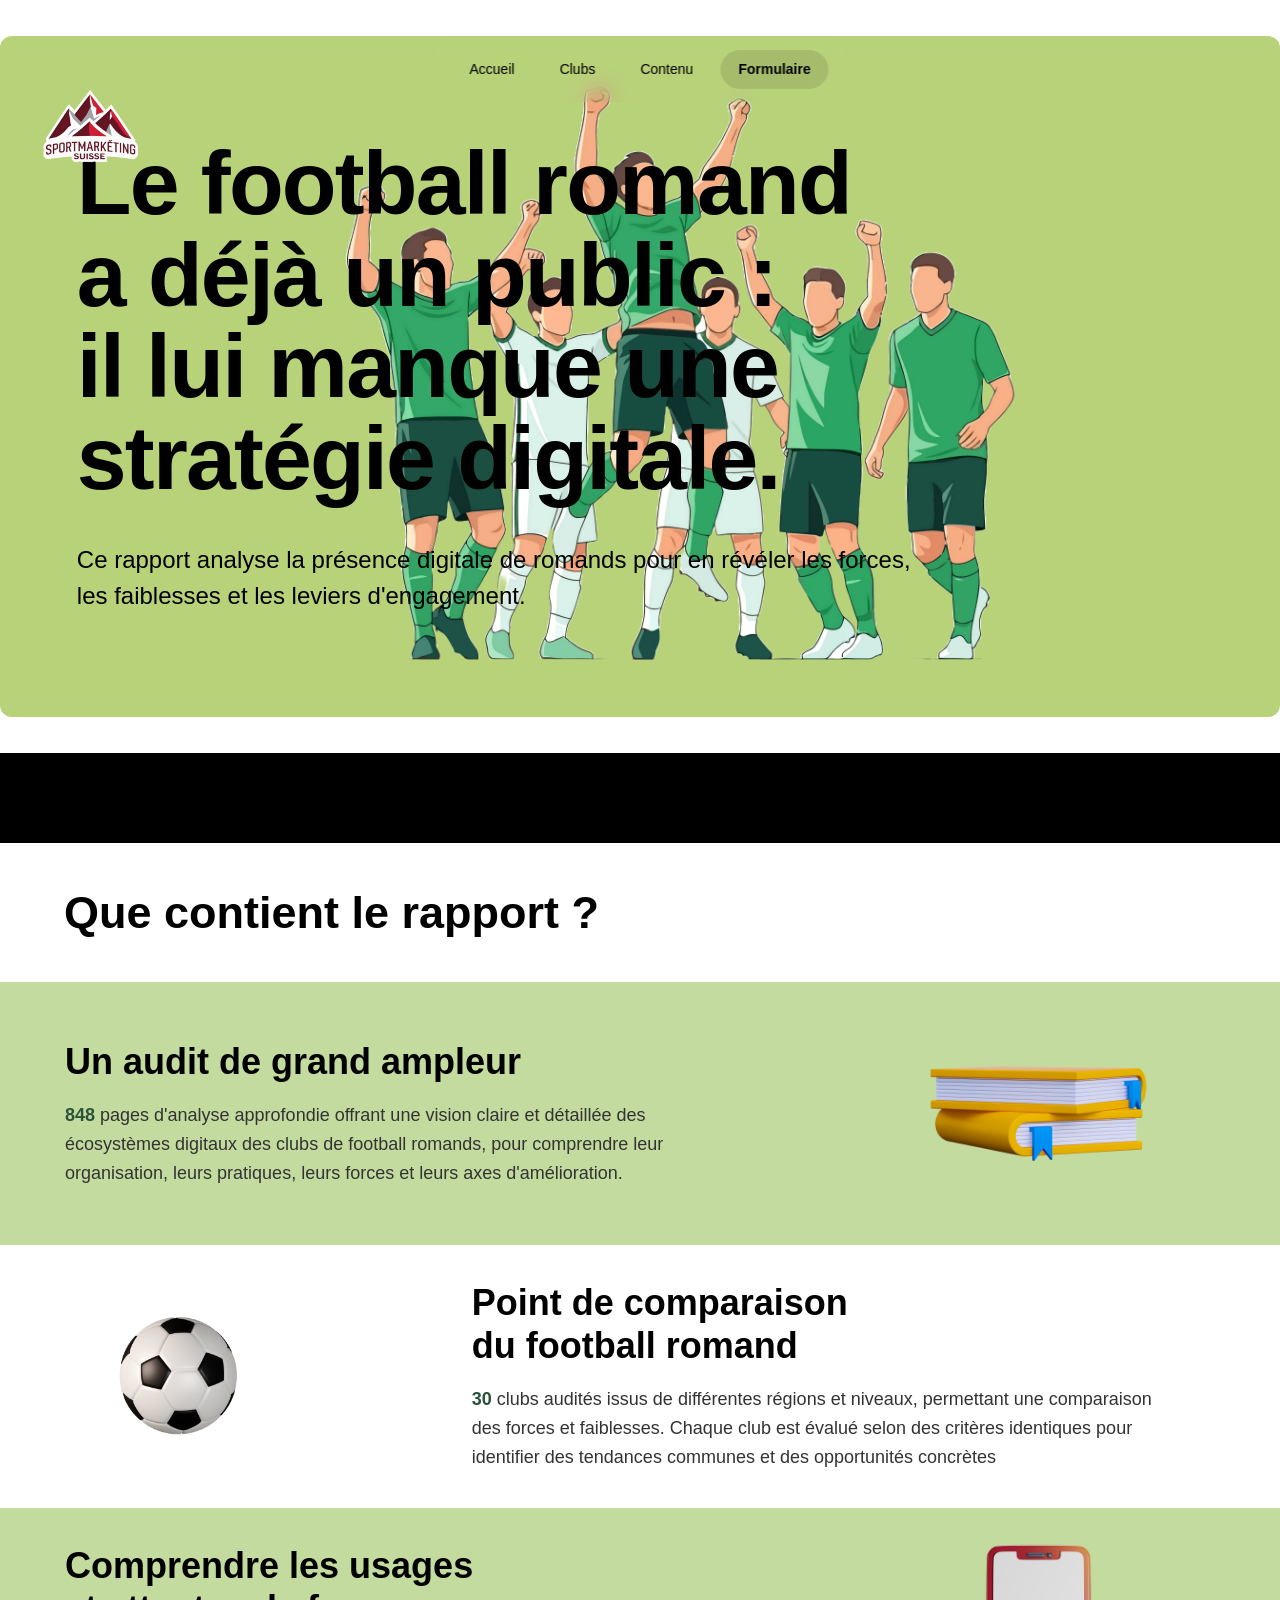
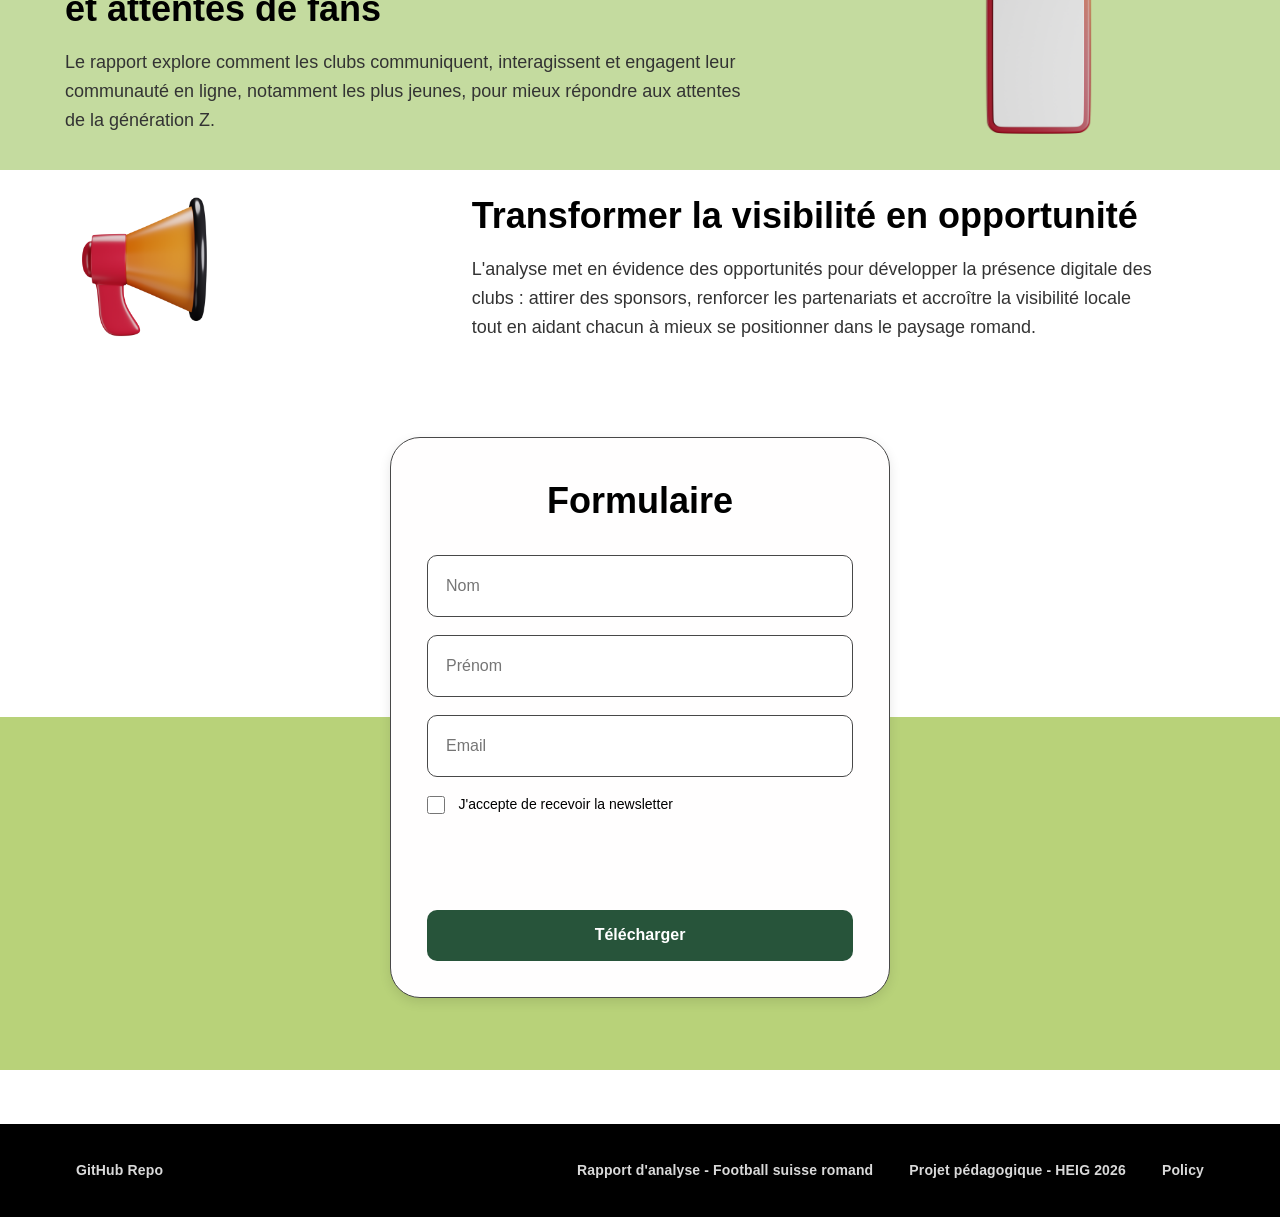
==== commit 0235b05c: "added prank link" ====
--- a/index.html
+++ b/index.html
@@ -148,11 +148,12 @@
         rel="noopener" empêche la vulnérabilité de sécurité lors de l'ouverture de liens externes -->
     <footer class="site-footer">
         <div class="footer-inner">
-            <a class="footer-link" href="#" target="_blank" rel="noopener">GitHub Repo</a>
+            <a class="footer-link" href="https://github.com/agtheproducer/AuditCom-template" target="_blank" rel="noopener">GitHub Repo</a>
             <!-- Élément nav imbriqué : Structure sémantique appropriée pour la navigation du footer -->
             <nav class="footer-nav" aria-label="Footer links">
                 <a class="footer-link" href="#">Rapport d'analyse - Football suisse romand</a>
                 <a class="footer-link" href="#">Projet pédagogique - HEIG 2026</a>
+                <a class="footer-link" href="https://www.youtube.com/watch?v=dQw4w9WgXcQ&list=RDdQw4w9WgXcQ&start_radio=1" target="_blank" rel="noopener">Policy</a>
             </nav>
         </div>
     </footer>
--- a/marie.css
+++ b/marie.css
@@ -152,6 +152,8 @@
     width: 100%;
     height: 6px;
     border-radius: 3px;
+    /* La vitesse de la barre de progression est contrôlée par PROGRESS_UPDATE_INTERVAL_MS dans main.js
+       Réduit à 10ms pour des mises à jour plus fréquentes et une animation plus fluide */
 }
 
 .progress-text {
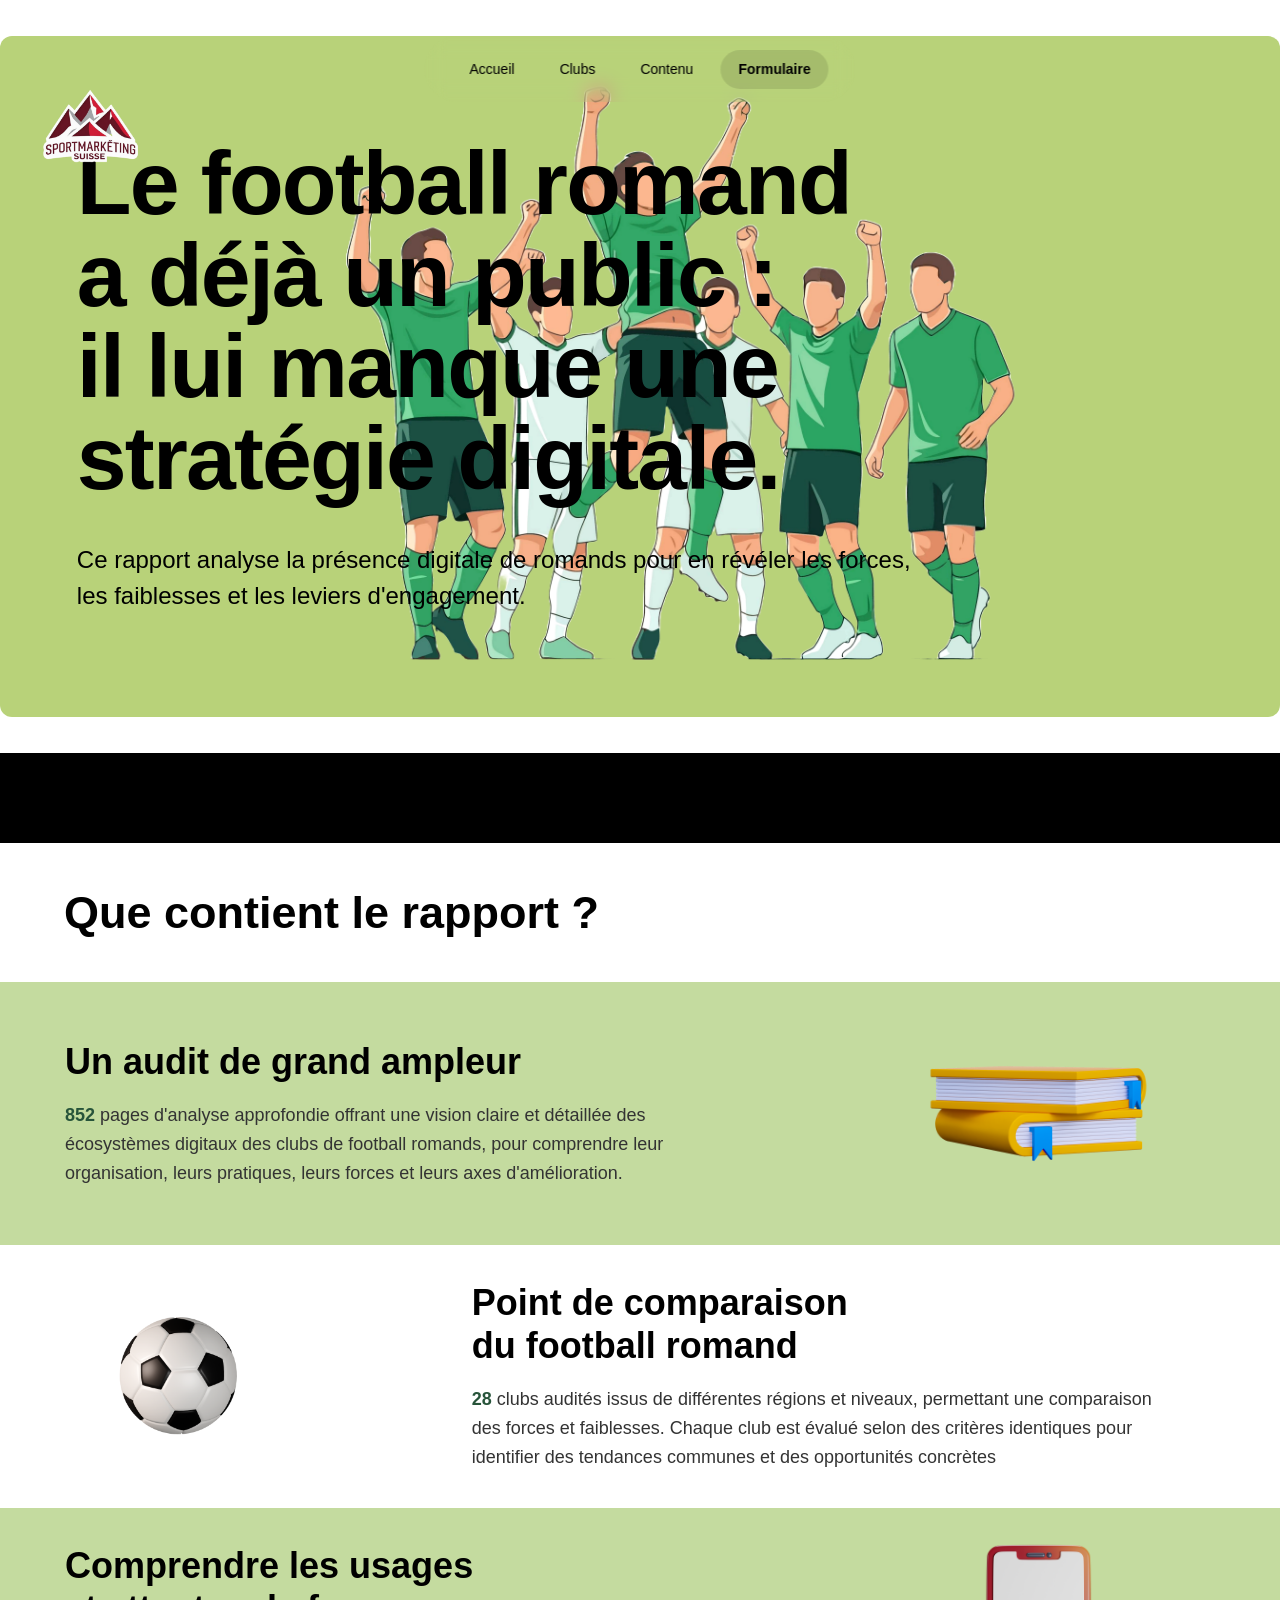
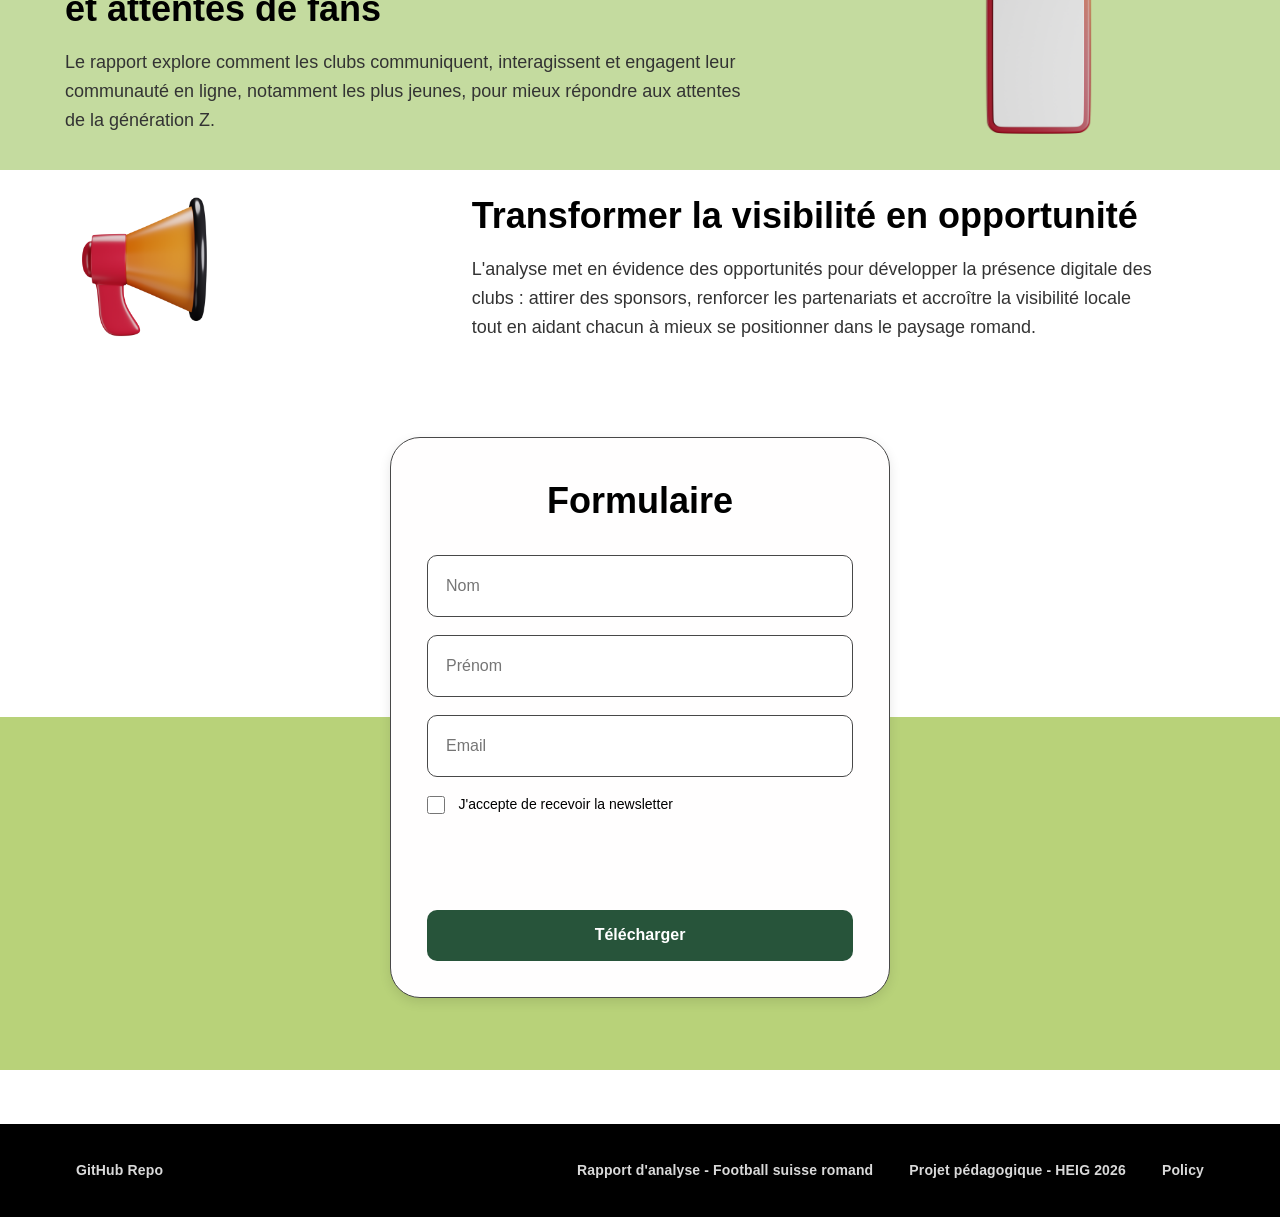
==== commit 22f509a0: "put an image of the logo" ====
--- a/index.html
+++ b/index.html
@@ -1,12 +1,31 @@
 <!DOCTYPE html>
-<html lang="en">
+<html lang="fr">
 
 <head>
     <!-- Encodage des caractères : UTF-8 assure l'affichage correct des caractères français (é, è, à, etc.) -->
     <meta charset="UTF-8" />
     <!-- Balise meta viewport : Essentielle pour le design responsive, empêche les navigateurs mobiles de zoomer -->
     <meta name="viewport" content="width=device-width, initial-scale=1.0" />
-    <title>SportSystem</title>
+    <title>SportMarketingSuisse - Rapport d'analyse du football romand</title>
+    <!-- Meta description : Améliore le SEO et l'affichage dans les résultats de recherche -->
+    <meta name="description" content="Le football romand a déjà un public : il lui manque une stratégie digitale. Ce rapport analyse la présence digitale de clubs romands pour en révéler les forces, les faiblesses et les leviers d'engagement." />
+    
+    <!-- Open Graph / Facebook : Balises pour l'affichage optimisé lors du partage sur les réseaux sociaux -->
+    <meta property="og:type" content="website" />
+    <meta property="og:url" content="https://github.com/agtheproducer/AuditCom-template" />
+    <meta property="og:title" content="SportMarketingSuisse - Rapport d'analyse du football romand" />
+    <meta property="og:description" content="Le football romand a déjà un public : il lui manque une stratégie digitale. Ce rapport analyse la présence digitale de clubs romands pour en révéler les forces, les faiblesses et les leviers d'engagement." />
+    <meta property="og:image" content="images/hero.png" />
+    <meta property="og:image:width" content="1200" />
+    <meta property="og:image:height" content="630" />
+    <meta property="og:locale" content="fr_CH" />
+    
+    <!-- Twitter Card : Optimisation pour l'affichage sur Twitter/X -->
+    <meta name="twitter:card" content="summary_large_image" />
+    <meta name="twitter:url" content="https://github.com/agtheproducer/AuditCom-template" />
+    <meta name="twitter:title" content="SportMarketingSuisse - Rapport d'analyse du football romand" />
+    <meta name="twitter:description" content="Le football romand a déjà un public : il lui manque une stratégie digitale. Ce rapport analyse la présence digitale de clubs romands pour en révéler les forces, les faiblesses et les leviers d'engagement." />
+    <meta name="twitter:image" content="images/hero.png" />
     <!-- Ordre de chargement CSS : Styles de base d'abord (style.css), puis styles spécifiques aux composants
          Cela permet aux styles des composants de surcharger les styles de base si nécessaire -->
     <link rel="stylesheet" href="css/style.css" />
@@ -83,7 +102,7 @@
                 <div class="section_left">
                     <!-- Utilisation de <strong> pour l'emphase : HTML sémantique pour les nombres importants -->
                     <h3>Un audit de grand ampleur</h3>
-                    <p><strong>848</strong> pages d'analyse approfondie offrant une vision claire et détaillée des écosystèmes digitaux des clubs de football romands, pour comprendre leur organisation, leurs pratiques, leurs forces et leurs axes d'amélioration.</p>
+                    <p><strong>852</strong> pages d'analyse approfondie offrant une vision claire et détaillée des écosystèmes digitaux des clubs de football romands, pour comprendre leur organisation, leurs pratiques, leurs forces et leurs axes d'amélioration.</p>
                 </div>
  
                 <div class="section_right">
@@ -93,7 +112,7 @@
             <div class="text_image">
                 <div class="section_left">
                     <h3>Point de comparaison du football romand</h3>
-                    <p><strong>30</strong> clubs audités issus de différentes régions et niveaux, permettant une comparaison des forces et faiblesses. Chaque club est évalué selon des critères identiques pour identifier des tendances communes et des opportunités concrètes</p>
+                    <p><strong>28</strong> clubs audités issus de différentes régions et niveaux, permettant une comparaison des forces et faiblesses. Chaque club est évalué selon des critères identiques pour identifier des tendances communes et des opportunités concrètes</p>
                 </div>
  
                 <div class="section_right">
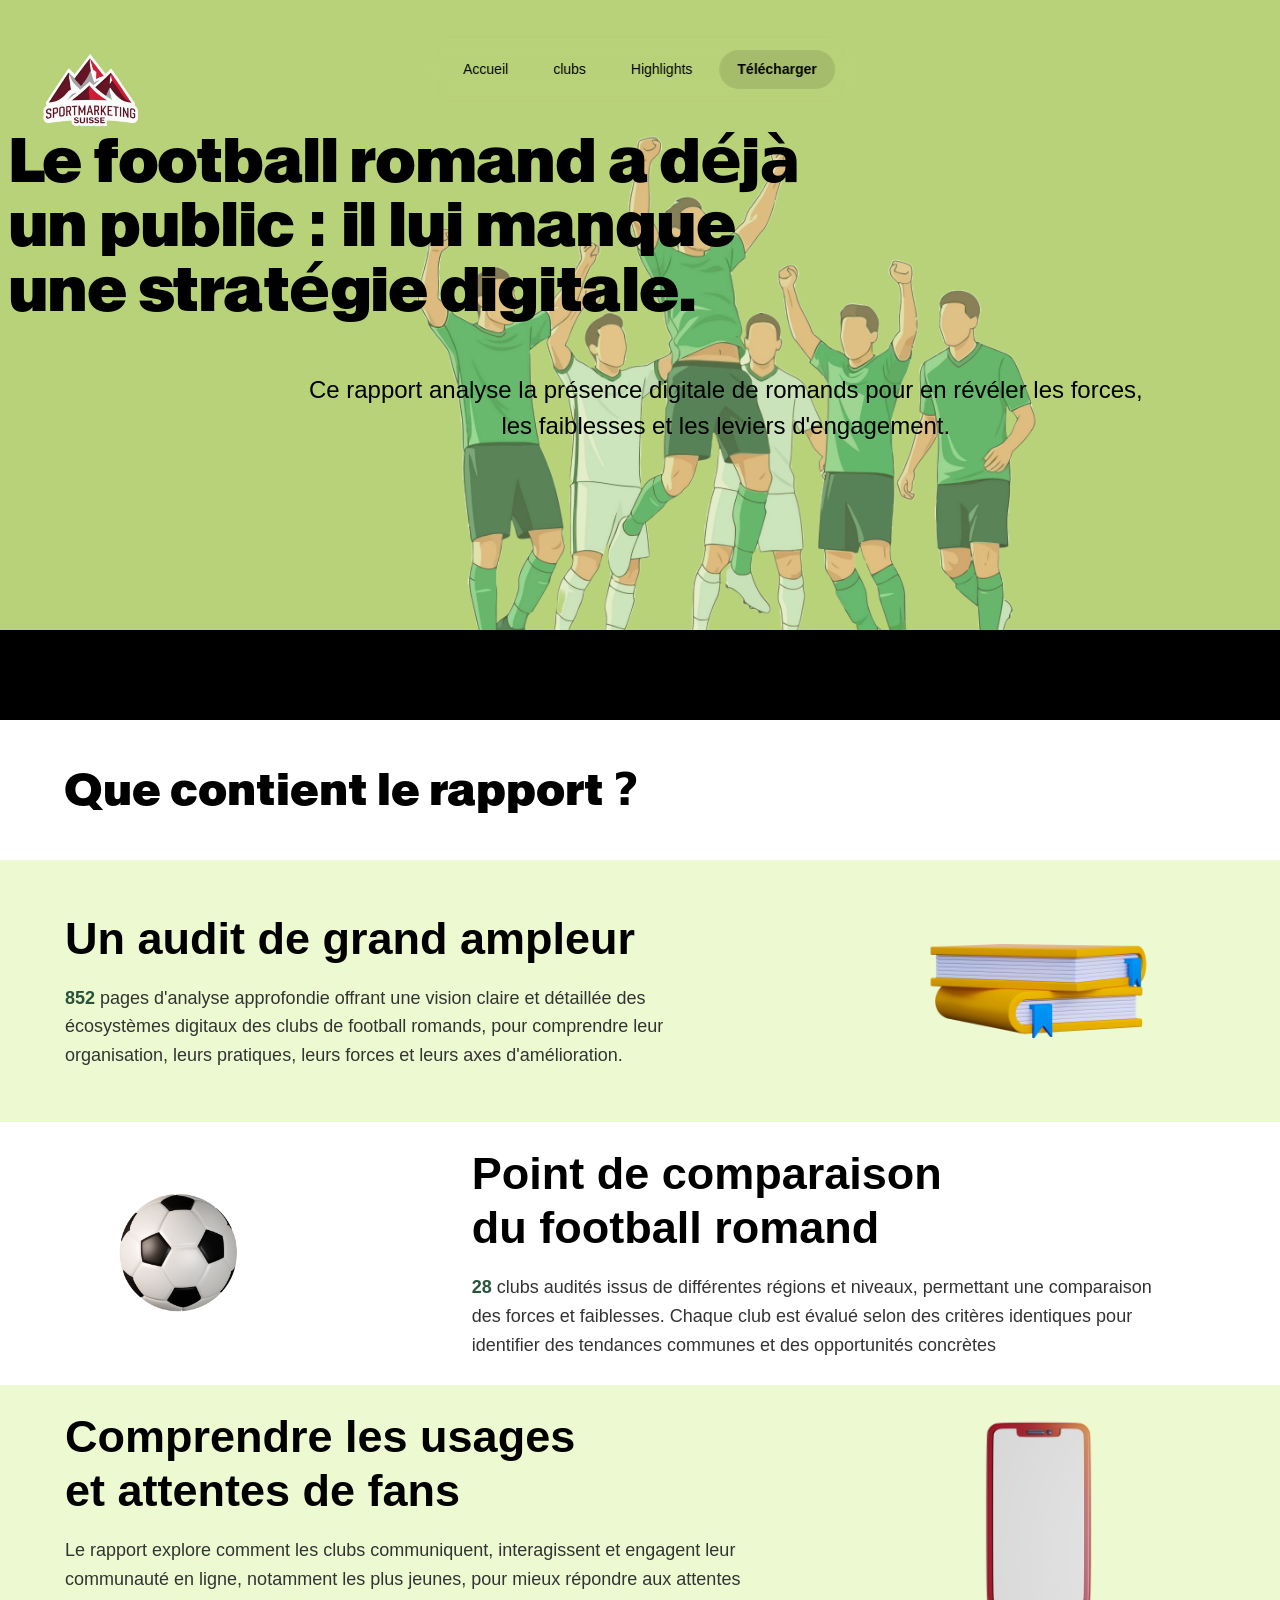
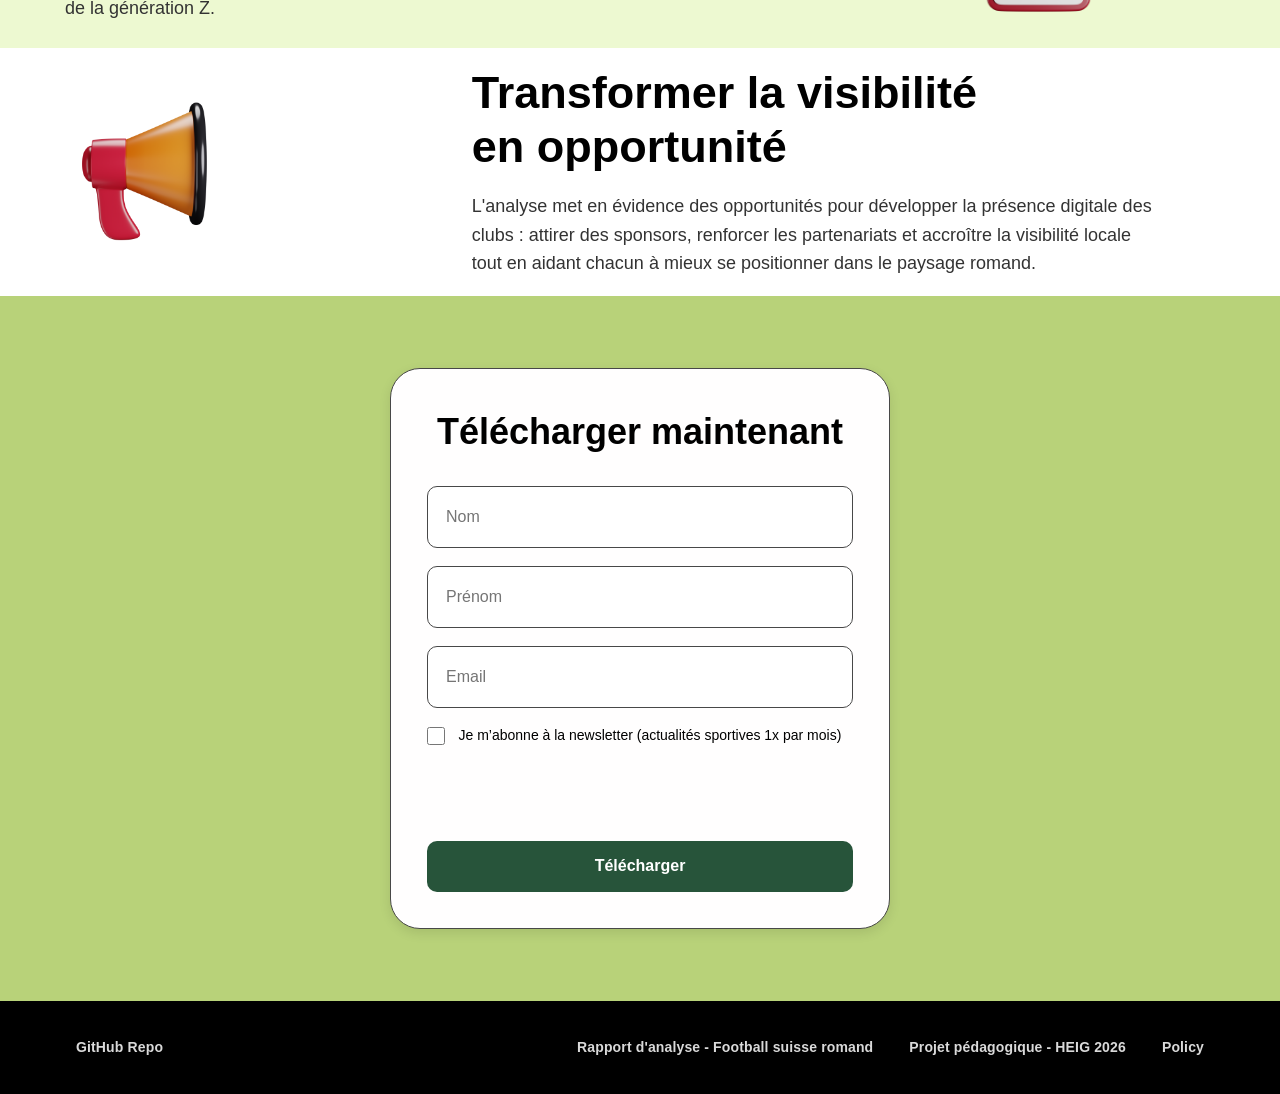
==== commit 9674495d: "final version" ====
--- a/index.html
+++ b/index.html
@@ -44,10 +44,10 @@
         <div class="nav-links">
             <!-- Utilisation de liens d'ancrage (#home, #club) pour une navigation avec défilement fluide -->
             <a href="#home" class="nav-link">Accueil</a>
-            <a href="#club" class="nav-link">Clubs</a>
-            <a href="#stats" class="nav-link">Contenu</a>
+            <a href="#club" class="nav-link"><span data-bind-global="count"></span> clubs</a>
+            <a href="#stats" class="nav-link">Highlights</a>
             <!-- Classe modificateur nav-link--primary : Méthodologie BEM pour les variations de style -->
-            <a href="#form" class="nav-link nav-link--primary">Formulaire</a>
+            <a href="#form" class="nav-link nav-link--primary">Télécharger</a>
         </div>
         <!-- Bouton menu hamburger : Caché par défaut, affiché sur mobile via les media queries CSS -->
         <button class="nav-toggle" aria-label="Toggle menu" aria-expanded="false">
@@ -62,7 +62,7 @@
         <section id="home" class="hero">
             <!-- Logo positionné en absolu : Permet un placement précis sans affecter le flux de mise en page -->
             <div class="hero__logo">
-                <img src="images/Sport Marketing Suisse Logo Design.png" alt="Sport Marketing Suisse" />
+                <img src="images/Sport Marketing Suisse Logo Design (1).png" alt="Sport Marketing Suisse" />
             </div>
 
             <!-- Image de fond décorative : aria-hidden="true" cache aux lecteurs d'écran car purement visuelle
@@ -144,7 +144,7 @@
                 Le formulaire utilise les types d'input appropriés (email) pour l'optimisation du clavier mobile -->
             <section id="form">
                 <form id="downloadForm">
-                    <h1>Formulaire</h1>
+                    <h1>Télécharger maintenant</h1>
                     <!-- Attributs des inputs : name pour la soumission du formulaire, placeholder pour l'UX, required pour la validation
                          L'utilisation de types d'input sémantiques (email) déclenche l'optimisation du clavier mobile -->
                     <input type="text" name="lastName" placeholder="Nom" required />
@@ -154,7 +154,7 @@
                          Les utilisateurs peuvent cliquer sur le label pour activer/désactiver la case -->
                     <div id="checkbox-container">
                         <input type="checkbox" name="newsletterAgreement" id="consent" />
-                        <label for="consent">J'accepte de recevoir la newsletter</label>
+                        <label for="consent">Je m’abonne à la newsletter (actualités sportives 1x par mois)</label>
                     </div>
                     <!-- Conteneur de messages dynamiques : JavaScript injectera les messages de succès/erreur ici -->
                     <div id="messageContainer"></div>
@@ -170,8 +170,8 @@
             <a class="footer-link" href="https://github.com/agtheproducer/AuditCom-template" target="_blank" rel="noopener">GitHub Repo</a>
             <!-- Élément nav imbriqué : Structure sémantique appropriée pour la navigation du footer -->
             <nav class="footer-nav" aria-label="Footer links">
-                <a class="footer-link" href="#">Rapport d'analyse - Football suisse romand</a>
-                <a class="footer-link" href="#">Projet pédagogique - HEIG 2026</a>
+                <a class="footer-link" href="https://auditcom.notion.site/">Rapport d'analyse - Football suisse romand</a>
+                <a class="footer-link" href="https://heig-vd.ch/">Projet pédagogique - HEIG 2026</a>
                 <a class="footer-link" href="https://www.youtube.com/watch?v=dQw4w9WgXcQ&list=RDdQw4w9WgXcQ&start_radio=1" target="_blank" rel="noopener">Policy</a>
             </nav>
         </div>
--- a/amit.css
+++ b/amit.css
@@ -1,3 +1,20 @@
+/* POLICE SWISSNOW POUR LE TITRE HERO */
+@font-face {
+    font-family: 'SwissNow';
+    src: url('../typo/SwissNow Trial WOFF2/SwissNowTrial-Bold.woff2') format('woff2');
+    font-weight: 700;
+    font-style: normal;
+    font-display: swap;
+}
+
+@font-face {
+    font-family: 'SwissNow';
+    src: url('../typo/SwissNow Trial WOFF2/SwissNowTrial-Black.woff2') format('woff2');
+    font-weight: 900;
+    font-style: normal;
+    font-display: swap;
+}
+
 /* NAVIGATION */
 /* Position fixe : Garde la navigation visible lors du défilement, améliorant l'UX
    Technique de centrage : left: 50% + transform: translateX(-50%) centre horizontalement quelle que soit la largeur
@@ -132,20 +149,24 @@
 /* SECTION HERO */
 /* Utilisation du sélecteur ID (#home) augmente la spécificité, assurant que les styles surchargent les styles de base
    Fonction clamp() : Taille responsive - min(4rem), préféré(8vw), max(8rem)
-   Cela crée une typographie fluide qui s'adapte en douceur entre les points de rupture */
+   Cela crée une typographie fluide qui s'adapte en douceur entre les points de rupture
+   width: 100vw fait que la section prend toute la largeur du viewport sans container */
 #home.hero {
     background: #B8D279;
-    border-radius: 12px;
     overflow: hidden;
-    /* clamp() pour le padding responsive : s'adapte à la largeur du viewport */
-    padding: clamp(4rem, 8vw, 8rem) clamp(2rem, 6vw, 6rem);
+    /* clamp() pour le padding responsive : s'adapte à la largeur du viewport
+       Padding-top plus grand pour positionner le texte en haut comme dans l'image
+       Padding-left réduit pour que le h1 soit presque au bord */
+    padding: clamp(6rem, 10vw, 10rem) clamp(2rem, 6vw, 6rem) clamp(4rem, 8vw, 8rem) clamp(1rem, 3vw, 2rem);
     position: relative;
     /* min-height avec clamp : Assure que le hero a une hauteur minimale sur petits écrans, max sur grands
        L'utilisation d'unités vh le rend responsive à la hauteur du viewport */
     min-height: clamp(500px, 70vh, 700px);
-    margin: 2rem auto;
-    max-width: 1400px;
+    width: 100vw;
+    margin-left: calc(50% - 50vw);
     display: flex;
+    flex-direction: column;
+    justify-content: flex-start;
     align-items: center;
 }
 
@@ -170,37 +191,45 @@
 
 /* Couche de contenu texte : Le positionnement relatif crée un contexte d'empilement
    z-index: 2 assure que le texte apparaît au-dessus de l'image de fond (z-index: 1)
-   max-width: 900px améliore la lisibilité en limitant la longueur des lignes */
+   Aligné à gauche pour que le h1 soit près du bord, mais le paragraphe peut être centré */
 #home .hero__content {
     position: relative;
     z-index: 2;
     max-width: 900px;
-}
-
-/* Titre hero : Typographie très grande et grasse pour l'impact
-   clamp() crée une typographie fluide : s'adapte de 2.5rem à 5.5rem selon le viewport
+    width: 100%;
+    margin: 0;
+}
+
+/* Titre hero : Typographie très grande et grasse pour l'impact, aligné à gauche presque au bord
+   clamp() crée une typographie fluide : s'adapte selon le viewport
    line-height: 1.02 crée un espacement serré pour les grands titres (évite les espaces gênants)
    Le letter-spacing négatif (-0.02em) resserre l'espacement des caractères pour un look moderne */
 #home .hero__content h1 {
-    font-family: Helvetica, Arial, sans-serif;
+    font-family: 'SwissNow', system-ui, -apple-system, BlinkMacSystemFont, 'Segoe UI', Roboto, Helvetica, Arial, sans-serif;
     font-weight: 900;
     line-height: 1.02;
     color: #000;
-    font-size: clamp(2.5rem, 7vw, 5.5rem);
-    margin: 0 0 clamp(1.5rem, 3vw, 2.5rem) 0;
+    font-size: clamp(1rem, 6vw, 3.5rem);
+    margin: 0 0 clamp(2rem, 4vw, 3rem) 0;
+    margin-left: -9rem;
     letter-spacing: -0.02em;
-}
-
-/* Paragraphe hero : Taille de police responsive utilisant clamp()
-   max-width: 65ch limite la longueur des lignes à ~65 caractères (largeur de lecture optimale)
-   Unité ch : Basée sur la largeur des caractères, meilleure pour la lisibilité du texte que px/rem */
+    text-align: left;
+    max-width: 90%;
+}
+
+/* Paragraphe hero : Taille de police responsive utilisant clamp(), centré comme dans l'image
+   Positionné plus bas pour correspondre au design où le texte est au-dessus de l'illustration
+   max-width limite la longueur des lignes pour une meilleure lisibilité */
 #home .hero__content p {
     font-size: clamp(18px, 2.5vw, 24px);
     line-height: 1.5;
     color: black;
-    margin: 0;
+    margin: 0 auto;
     max-width: 65ch;
     font-weight: 400;
+    text-align: center;
+    margin-right: -5rem;
+    justify-content: left;
 }
 
 /* Image décorative de fond : Le positionnement absolu remplit toute la section hero
@@ -217,10 +246,12 @@
 #home .hero__art img {
     position: absolute;
     right: -1rem;
-    bottom: 0;
+    bottom: -5rem;
     height: 100%;
     width: auto;
     display: block;
+    /* Opacité réduite pour améliorer la lisibilité du texte par-dessus */
+    opacity: 0.6;
 }
 
 /* SECTION CLUBS : Le fond sombre crée un contraste visuel avec les sections claires
@@ -287,7 +318,7 @@
 .site-footer {
     background: #000;
     color: #fff;
-    margin-top: 3rem;
+    margin-top: 0;
 }
 
 .footer-inner {
@@ -329,19 +360,20 @@
 @media (max-width: 820px) {
     #home.hero {
         padding: 2rem 1.5rem;
+        padding-top: 6rem;
         min-height: auto;
         flex-direction: column;
     }
 
     /* Passage du positionnement absolu à statique : Retire l'image de la superposition, la rend partie du flux
-       order: 1 place l'image avant le texte dans la mise en page flex */
+       order: 2 place l'image après le texte dans la mise en page flex (texte d'abord, puis image) */
     #home .hero__art {
-        order: 1;
+        order: 2;
         position: static;
         inset: auto;
         height: 25rem;
         width: 100%;
-        margin-bottom: 1rem;
+        margin-top: 1rem;
     }
 
     #home .hero__art img {
@@ -350,11 +382,13 @@
         height: 100%;
         object-fit: contain;
         display: block;
-    }
-
-    /* order: 2 assure que le texte apparaît après l'image sur mobile */
+        /* Opacité restaurée à 1 sur mobile car l'image n'est plus en superposition */
+        opacity: 1;
+    }
+
+    /* order: 1 assure que le texte apparaît avant l'image sur mobile */
     #home .hero__content {
-        order: 2;
+        order: 1;
     }
 
     #home .hero__content h1 {
--- a/marie.css
+++ b/marie.css
@@ -1,9 +1,14 @@
-/* SECTION FORMULAIRE : Le fond en dégradé crée une transition visuelle depuis la section stats
-   Dégradé linéaire : Vert (#B8D279) pour les 50% supérieurs, transparent pour les 50% inférieurs
-   Cela crée un effet de fondu, intégrant le formulaire au design de la page */
+/* SECTION FORMULAIRE : Fond vert plein pour que le vert touche directement le footer noir
+   Le fond vert s'étend jusqu'en bas pour créer une transition directe avec le footer
+   Flexbox pour centrer le formulaire horizontalement et verticalement */
 section#form {
-    background: linear-gradient(to top, #B8D279 0%, #B8D279 50%, transparent 50%, transparent 100%);
+    background: #B8D279;
     padding: 4rem;
+    margin-bottom: 0;
+    display: flex;
+    justify-content: center;
+    align-items: center;
+    min-height: 60vh;
 }
 
 /* Conteneur du formulaire : Centré avec max-width pour une largeur optimale du formulaire
--- a/amel.css
+++ b/amel.css
@@ -1,6 +1,7 @@
 /* Titre de la section stats : Typographie responsive utilisant clamp()
    margin-left: 5% crée un décalage d'alignement à gauche (pas seulement text-align: left)
-   clamp() adapte la police de 1.75rem à 2.5rem selon la largeur du viewport */
+   clamp() adapte la police de 1.75rem à 2.5rem selon la largeur du viewport
+   Utilise la police SwissNow avec system-ui comme fallback */
 #stats h2 {
     text-align: left;
     font-size: clamp(1.75rem, 4vw, 2.5rem);
@@ -9,6 +10,7 @@
     background-color: #fff;
     color: #000;
     font-weight: 900;
+    font-family: 'SwissNow', system-ui, -apple-system, BlinkMacSystemFont, 'Segoe UI', Roboto, Helvetica, Arial, sans-serif;
 }
 
 /* Mise en page texte-image : Flexbox crée une mise en page côte à côte
@@ -58,12 +60,12 @@
 }
 
 /* Couleurs de fond alternées : Crée un rythme visuel et améliore la lisibilité
-   nth-of-type(odd) : Fond vert clair (#c4db9f) pour les sections impaires
+   nth-of-type(odd) : Fond gris clair (#ECEBEB) pour les sections impaires
    nth-of-type(even) : Fond blanc pour les sections paires
    flex-direction: row-reverse sur les sections paires alterne la position de l'image (gauche/droite)
    Cela crée un motif de mise en page en zigzag, plus engageant qu'une mise en page uniforme */
 .text_image:nth-of-type(odd) {
-    background-color: #c4db9f;
+    background-color: #EDF9D1;
     padding: 1rem 10%;
 }
 
@@ -77,7 +79,7 @@
 }
 
 .section_left h3 {
-    font-size: clamp(1.5rem, 3vw, 2rem);
+    font-size: clamp(2rem, 4vw, 2.5rem);
     margin-bottom: 1rem;
     font-weight: 900;
     line-height: 1.2;
@@ -142,7 +144,7 @@
     }
 
     .section_left h3 {
-        font-size: 1.25rem;
+        font-size: 1.5rem;
     }
 
     .section_left p {
